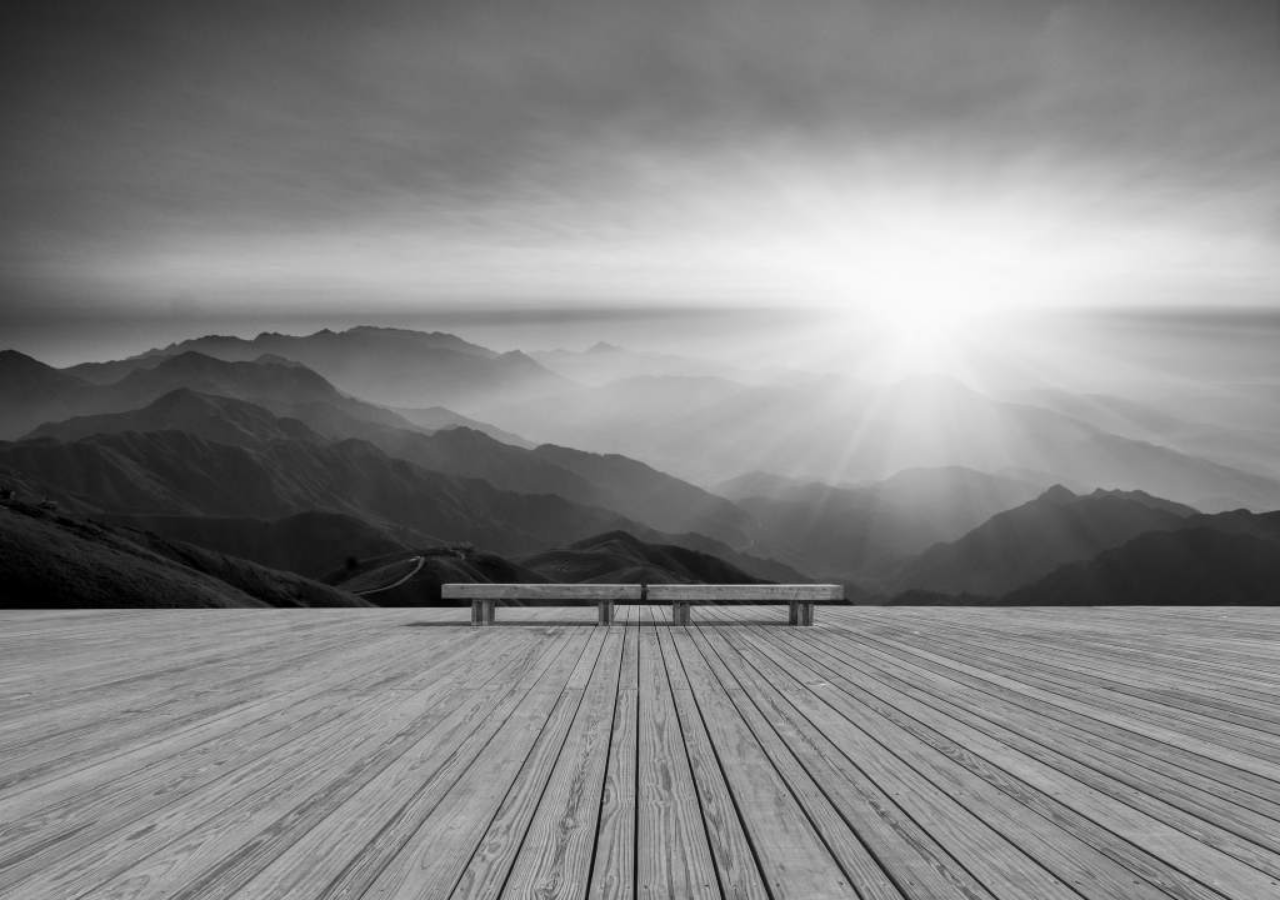
==== index.html @ c7e1ee4c "test" ====
<!doctype html>
<html lang="en">
<head>
  <meta charset="utf-8">
  <title>LIPA</title>
  <link rel="manifest" href="manifest.json">
  <link rel="stylesheet" href="css/style.css">
  <link rel="icon" href="favicon.ico" type="image/x-icon" />
  <link rel="apple-touch-icon" href="images/icons/icon-152x152.png">
  <meta name="viewport" content="width=device-width, initial-scale=1.0">
  <meta name="theme-color" content="white"/>
  <meta name="apple-mobile-web-app-capable" content="yes">
  <meta name="apple-mobile-web-app-status-bar-style" content="black">
  <meta name="apple-mobile-web-app-title" content="lipa">
  <meta name="msapplication-TileImage" content="images/icons/icon-128x128.png">
  <meta name="msapplication-TileColor" content="#FFFFFF">
  <script src="https://ajax.aspnetcdn.com/ajax/jQuery/jquery-3.4.1.min.js"></script>
  <script src="https://cdnjs.cloudflare.com/ajax/libs/jquery/3.4.1/jquery.js"></script>

</head>
<body class="fullscreen">
  <div class="container">
    <div class="news_manager">
    </div>  </div>
  <script src="js/main.js"></script>
 
</body>
</html>
---- css/style.css ----
body {
  font-family: sans-serif;
}
.news_manager {
  font-size: 14px;
  height: 100vh;
  width: 100vw;
  color: white;
  background-image: url(../images/bg.jpg);
  background-size: cover;
  background-position: center center;
}
/* Make content area fill the entire browser window */
html,
.fullscreen {
  display: flex;
  height: 100%;
  margin: 0;
  padding: 0;
  width: 100%;
}

/* Center the content in the browser window */
.container {
  margin: auto;
  text-align: center;
}

.title {
  font-size: 3rem;
}
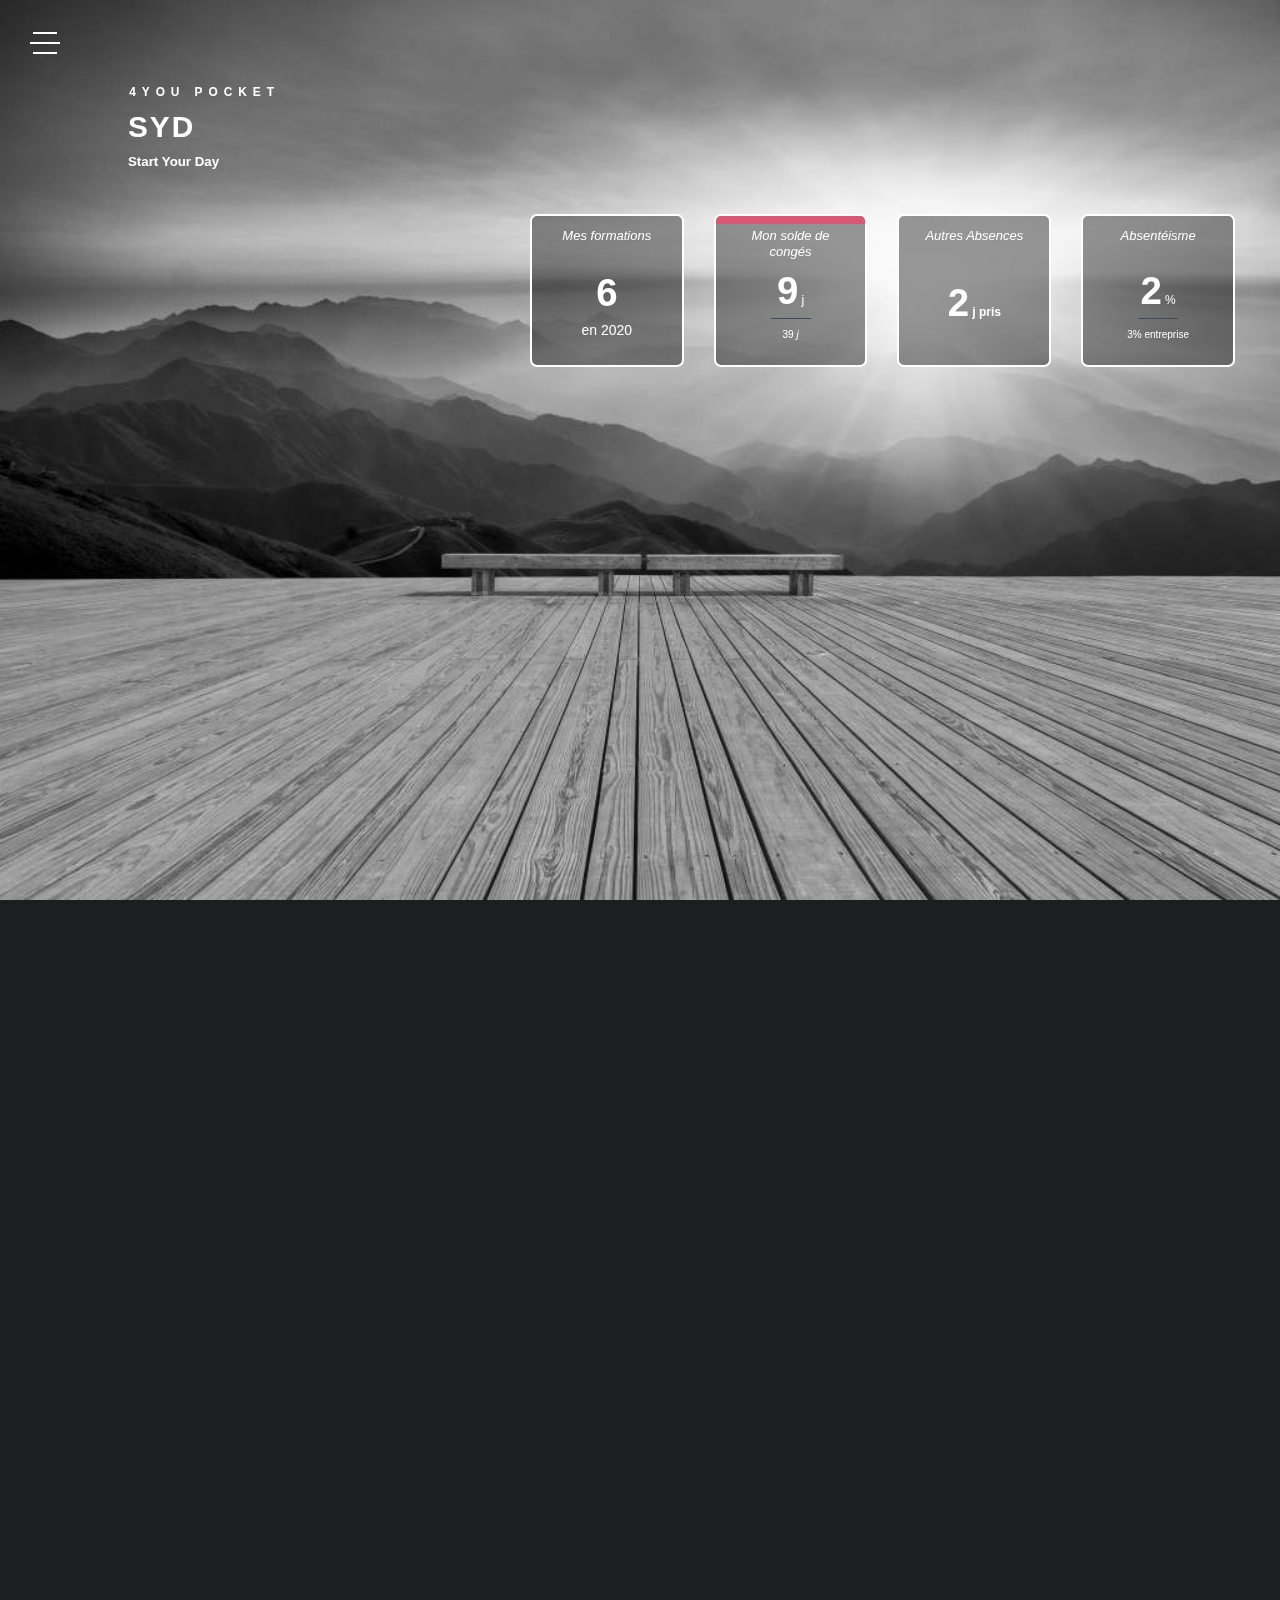
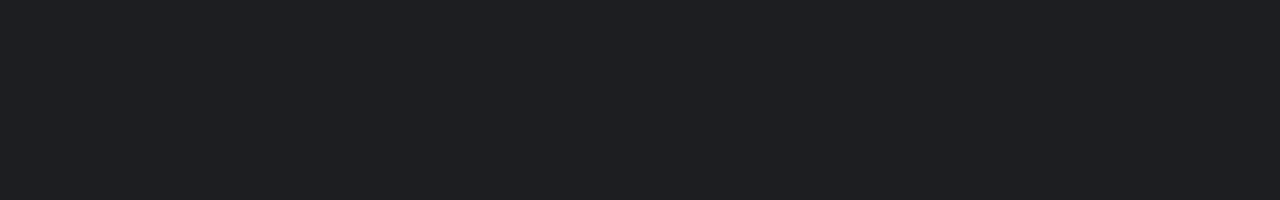
==== commit 8ceccef2: "[V2]" ====
--- a/index.html
+++ b/index.html
@@ -1,28 +1,502 @@
-<!doctype html>
-<html lang="en">
+<!DOCTYPE html>
+<html lang="en" class="no-js">
+
 <head>
-  <meta charset="utf-8">
-  <title>LIPA</title>
-  <link rel="manifest" href="manifest.json">
-  <link rel="stylesheet" href="css/style.css">
-  <link rel="icon" href="favicon.ico" type="image/x-icon" />
-  <link rel="apple-touch-icon" href="images/icons/icon-152x152.png">
-  <meta name="viewport" content="width=device-width, initial-scale=1.0">
-  <meta name="theme-color" content="white"/>
-  <meta name="apple-mobile-web-app-capable" content="yes">
-  <meta name="apple-mobile-web-app-status-bar-style" content="black">
-  <meta name="apple-mobile-web-app-title" content="lipa">
-  <meta name="msapplication-TileImage" content="images/icons/icon-128x128.png">
-  <meta name="msapplication-TileColor" content="#FFFFFF">
-  <script src="https://ajax.aspnetcdn.com/ajax/jQuery/jquery-3.4.1.min.js"></script>
-  <script src="https://cdnjs.cloudflare.com/ajax/libs/jquery/3.4.1/jquery.js"></script>
-
+    <meta charset="UTF-8" />
+    <title>4YOU POCKET</title>
+    <link rel="manifest" href="manifest.json">
+    <link rel="stylesheet" href="css/bootstrap.min.css">
+    <link href="css/fontawesome/css/all.css" rel="stylesheet">
+    <!--load all styles -->
+
+    <link rel="stylesheet" href="css/style.css">
+    <link rel="icon" href="favicon.ico" type="image/x-icon" />
+    <link rel="apple-touch-icon" href="images/icons/icon-152x152.png">
+    <meta name="viewport" content="width=device-width, initial-scale=1.0">
+    <meta name="theme-color" content="white" />
+    <meta name="apple-mobile-web-app-capable" content="yes">
+    <meta name="apple-mobile-web-app-status-bar-style" content="black">
+    <meta name="apple-mobile-web-app-title" content="lipa">
+    <meta name="msapplication-TileImage" content="images/icons/icon-128x128.png">
+    <meta name="msapplication-TileColor" content="#FFFFFF">
+
+    <link rel="stylesheet" type="text/css" href="css/demo.css" />
+    <link rel="stylesheet" type="text/css" href="css/smarta.css" />
+    <link rel="stylesheet" type="text/css" href="css/component.css" />
+
+    <script src="js/modernizr-custom.js"></script>
 </head>
-<body class="fullscreen">
-  <div class="container">
-    <div class="news_manager">
-    </div>  </div>
-  <script src="js/main.js"></script>
- 
+
+<body>
+    <script>
+        const applicationServerPublicKey =
+            'BN5EXhY9Jn0o4QiuTBB-EkwvGfGDFcUfGaUTBM77JJEwI87TwvTadVBasu2_65R8IS2GRn2wGSdVuBq9LtwS6c4';
+        const privetKey = '3bnE5gYMc3JtltisYrRYqabOGmlEDG7ovkjt6kE4PTc'
+        if ('serviceWorker' in navigator && 'PushManager' in window) {
+            console.log('Service Worker and Push are supported');
+
+            navigator.serviceWorker.register('sw.js')
+                .then(function (swReg) {
+                    console.log('Service Worker is registered', swReg);
+
+                    swRegistration = swReg;
+                })
+                .catch(function (error) {
+                    console.error('Service Worker Error', error);
+                });
+        } else {
+            console.warn('Push messaging is not supported');
+            pushButton.textContent = 'Push Not Supported';
+        }
+    </script>
+    <!-- navigation -->
+    <nav class="pages-nav">
+        <div class="pages-nav__item"><a class="link link--page" href="#page-home">Start Your Day</a></div>
+        <div class="pages-nav__item"><a class="link link--page" href="#page-docu">Documents</a></div>
+        <div class="pages-nav__item"><a class="link link--page" href="#page-contacts">Contacts</a></div>
+        <div class="pages-nav__item"><a class="link link--page" href="#page-services">Services</a></div>
+        <!-- <div class="pages-nav__item"><a class="link link--page" href="#page-custom">Customization &amp; Settings</a> -->
+        </div>
+        <!-- <div class="pages-nav__item"><a class="link link--page" href="#page-training">Training</a></div> -->
+        <div class="pages-nav__item pages-nav__item--small"><a class="link link--page link--faded"
+                href="#page-buy">PAS</a></div>
+        <div class="pages-nav__item pages-nav__item--small"><a class="link link--page link--faded"
+                href="#page-blog">RGPD</a></div>
+        <div class="pages-nav__item pages-nav__item--small"><a class="link link--page link--faded"
+                href="#page-contact">QVT</a></div>
+        <div class="pages-nav__item pages-nav__item--social">
+            <a class="link link--social link--faded" href="#"><i class="fa fa-twitter"></i><span
+                    class="text-hidden">Twitter</span></a>
+            <a class="link link--social link--faded" href="#"><i class="fa fa-linkedin"></i><span
+                    class="text-hidden">LinkedIn</span></a>
+            <a class="link link--social link--faded" href="#"><i class="fa fa-facebook"></i><span
+                    class="text-hidden">Facebook</span></a>
+            <a class="link link--social link--faded" href="#"><i class="fa fa-youtube-play"></i><span
+                    class="text-hidden">YouTube</span></a>
+        </div>
+    </nav>
+    <!-- /navigation-->
+    <!-- pages stack -->
+    <div class="pages-stack">
+        <!-- page -->
+        <div class="page" id="page-home">
+            <!-- <img class="poster" src="images/bg.jpg" alt="img01" /> -->
+
+            <!-- 4YOU POCKETheader -->
+            <header class="bp-header cf">
+                <span class="bp-header__present">4YOU POCKET</span>
+                <h1 class="bp-header__title">SYD</h1>
+                <p class="bp-header__desc">Start Your Day</p>
+                <!-- <nav class="bp-nav">
+                    <a class="bp-nav__item bp-icon bp-icon--prev" href="#" data-info="previous Blueprint"><span>Previous
+                            Blueprint</span></a>
+                    <a class="bp-nav__item bp-icon bp-icon--drop" href="#"
+                        data-info="back to the Codrops article"><span>back to the Codrops article</span></a>
+                    <a class="bp-nav__item bp-icon bp-icon--archive" href="#" data-info="Blueprints archive"><span>Go
+                            to the archive</span></a>
+                </nav> -->
+            </header>
+            <div class="homebodypage  col-md-12 col-lg-12 col-xs-12 col-sm-12 ">
+
+                <div class="pagebody  col-md-12 col-lg-12 col-xs-12 col-sm-12 ">
+                    <div class="col-md-push-4 col-lg-push-4 col-md-8 col-lg-8 col-sm-12 col-xs-12 ">
+                        <div class="  col-md-3 col-lg-3 col-sm-6 col-xs-6 ">
+                            <div class="indicators col-md-12 col-lg-12 col-xs-12 col-sm-12 indicator-wrapper-dashboard">
+                                <div class="indicator neutral-level personal">
+
+                                    <span class="title-wrapper">
+                                        <span class="title">Mes formations</span>
+                                    </span>
+
+                                    <div class="wrapper-indicator-content">
+                                        <div class="indicator-content">
+                                            <span class="ind-value1">6 <em></em></span>
+                                            <span class="description">en 2020</span>
+                                        </div>
+                                    </div>
+
+                                </div>
+
+
+                            </div>
+                        </div>
+                        <div class="  col-md-3 col-lg-3 col-sm-6 col-xs-6 ">
+                            <div class="indicators col-md-12 col-lg-12 col-xs-12 col-sm-12 indicator-wrapper-dashboard">
+                                <div class="indicator warning-level personal">
+
+                                    <span class="title-wrapper">
+                                        <span class="title">Mon solde de congés</span>
+                                    </span>
+
+                                    <div class="wrapper-indicator-content">
+                                        <div class="indicator-content">
+                                            <span class="ind-value1">9<em> j</em></span>
+
+                                            <span class="ind-value2">39<em> j</em></span>
+                                        </div>
+                                    </div>
+                                </div>
+
+
+                            </div>
+                        </div>
+
+                        <div class="  col-md-3 col-lg-3 col-sm-6 col-xs-6 col-md-12 col-lg-12 col-xs-12 col-sm-12">
+                            <div class="indicators col-md-12 col-lg-12 col-xs-12 col-sm-12 indicator-wrapper-dashboard">
+                                <div class="indicator neutral-level personal">
+
+                                    <span class="title-wrapper">
+                                        <span class="title">Autres Absences</span>
+                                    </span>
+                                    <div class="wrapper-indicator-content">
+                                        <div class="indicator-content">
+                                            <span class="ind-value1">2<em> <b>j pris</b></em></span>
+
+                                        </div>
+                                    </div>
+
+                                </div>
+
+                            </div>
+                        </div>
+                        <div class="  col-md-3 col-lg-3 col-sm-6 col-xs-6 col-md-12 col-lg-12 col-xs-12 col-sm-12">
+                            <div class="indicators col-md-12 col-lg-12 col-xs-12 col-sm-12 indicator-wrapper-dashboard">
+                                <div class="indicator neutral-level personal">
+                                    <span class="title-wrapper">
+                                        <span class="title">Absentéisme</span>
+                                    </span>
+                                    <div class="wrapper-indicator-content">
+                                        <div class="indicator-content">
+
+                                            <span class="ind-value1">2<em> %</em></span>
+                                            <span class="ind-value2">3% entreprise</span>
+                                        </div>
+                                    </div>
+                                </div>
+                            </div>
+                        </div>
+                    </div>
+                    <div
+                        class="col-md-pull-8 col-lg-pull-8 Notifications__List col-md-4 col-lg-4 col-sm-12 col-xs-12 scrollbar scrollbarstyle">
+                    </div>
+
+
+
+                </div>
+            </div>
+        </div>
+        <!-- /page -->
+        <div class="page" id="page-docu">
+            <div id="alertDiv" class="alert alert-info fader fadedOut ">
+                <p class="blinking">Analyse du document en cours<span
+                        class="ellipsis-anim"><span>.</span><span>.</span><span>.</span></span></p>
+            </div>
+            <header class="bp-header cf">
+                <h1 class="bp-header__title">Documents</h1>
+                <p class="bp-header__desc">sMARTA V0.1 </p>
+                <p class="info">
+                    sMARTA ou Smart Analyzer vous permet de reconnaître et d'extraire automatiquement des données
+                    provenant de photos ou de scans de certificats de mariages, de pièces d'identités et d'arrêts de
+                    travail.
+                </p>
+            </header>
+            <div class="pagebody  col-md-12 col-lg-12 col-xs-12 col-sm-12 ">
+
+                <div class="widget uploadfilewidget">
+
+
+                    <div class="col-xs-12 col-sm-12 col-md-12 col-lg-12  theparentclass">
+
+                        <div id="msgInformerContainer0" class="col-xs-12 col-sm-12 col-md-12 col-lg-12">
+
+                            <input type="file" id="my_file_input" class="hidden" />
+                            <div id='my_file_output' class="hidden"></div>
+                            <button id="files-upload" type="button" class="btn ">
+                                <span class="fa fa-upload"></span>&nbsp; Sélectionner un fichier
+                            </button>
+                        </div>
+
+                    </div>
+                    <div id="uploadpanel">
+                        <div id="collapseInform">
+                            <div class="panel-body">
+                                <div class="form-step" id="step-informer">
+                                    <div id="form0">
+                                        <div class="row">
+                                            <div class="parent-manager">
+                                            </div>
+                                        </div>
+                                    </div>
+                                </div>
+                            </div>
+                        </div>
+                    </div>
+                    <div class="col-xs-12 col-sm-12 col-md-12 col-lg-12  hidden errordiv">
+                        <div class="alert alert-danger col-md-12" role="alert">
+                            <B>Erreur d'analyse</B>
+                            <p>Impossible de reconnaître le type de ce document. Si l'erreur persiste avec un des documentss cité, essayer de mieux cadrer l'image ou d'augmenter la luminosité de la pièce dans le cas d'une photo prise depuis un smartphone. Dans les autres cas, nous vous invitons à contacter notre support pour une assistance immediate.</p>
+                        </div>
+                    </div>
+                    <div class="col-xs-12 col-sm-12 col-md-12 col-lg-12 thebodyofdoc hidden">
+                        <div class="col-lg-8 col-md-8 col-xs-12 col-sm-12   leftpart">
+                            <img src="" class="responsiveimg">
+
+                        </div>
+                        <div class="col-lg-4 col-md-4 col-xs-12 col-sm-12  rightpart addpadding">
+                            <h3 class="plusweight">Résultat de l'analyse</h3>
+                            <p>Il semblerait que ce document soit un <B id="filetype"></B>.</p>
+                            <p>Ce n'est pas le bon type ?<a class="redotid">Réessayer</a></p>
+                            <p class="infogroups informationhead hidden">Voici les informations que nous avons pu identifier.</p>
+                            <div class="accordion infogroups panel-group hidden" id="accordion">
+                                <div class="panel panel-default" id="panel1">
+                                    <div class="panel-heading">
+                                        <h4 class="panel-title">
+                                            <a data-toggle="collapse" data-target="#collapseOne">
+                                                &nbsp;Première personne (vous)
+                                            </a>
+                                        </h4>
+                                    </div>
+                                    <div id="collapseOne" class="panel-collapse collapse in">
+                                        <div class="panel-body">
+                                            <b class="nomone">Nom</b>
+                                            <input id="nomone" type="text" class="inputcheck form-control" />
+                                            <b class="prenomone">Prénom</b>
+                                            <input id="prenomone" type="text" class="inputcheck form-control" />
+                                        </div>
+                                    </div>
+                                </div>
+                                <div class="panel panel-default" id="panel2">
+                                    <div class="panel-heading">
+                                        <h4 class="panel-title">
+                                            <a data-toggle="collapse" data-target="#collapseTwo">
+                                                &nbsp;Deuxième personne
+                                            </a>
+                                        </h4>
+                                    </div>
+                                    <div id="collapseTwo" class="panel-collapse collapse in">
+                                        <div class="panel-body">
+                                            <b class="nomtwo">Nom</b>
+                                            <input id="nomtwo" type="text" class="inputcheck form-control" />
+                                            <b class="prenomtwo">Prénom</b>
+                                            <input id="prenomtwo" type="text" class="inputcheck form-control" />
+                                        </div>
+                                    </div>
+                                </div>
+                                <div class="panel panel-default" id="panel3">
+                                    <div class="panel-heading">
+                                        <h4 class="panel-title">
+                                            <a data-toggle="collapse" data-target="#collapseThree">
+                                                &nbsp;
+                                            </a>
+                                        </h4>
+                                    </div>
+                                    <div id="collapseThree" class="panel-collapse collapse in">
+                                        <div class="panel-body">
+                                            <b class="date">Date du certificat</b>
+                                            <input id="date" type="date" class="inputcheck form-control" />
+                                        </div>
+                                    </div>
+                                </div>
+                            </div>
+                            <div class=" infogroups panel-group hidden" id="ibanid">
+                                <div class="panel panel-default" id="panel1">
+
+                                    <div id="collapseiban" class="panel-collapse collapse in">
+                                        <div class="panel-body">
+                                            <b class="ib">N° IBAN</b>
+                                            <input id="ib" type="text" class="inputcheck form-control" />
+                                            <b class="bi">BIC</b>
+                                            <input id="bi" type="text" class="inputcheck form-control" />
+                                            <b class="ic">Intitulé du compte</b>
+                                            <input id="ic" type="text" class="inputcheck form-control" />
+                                        </div>
+                                    </div>
+                                </div>
+                            </div>
+
+                            <div class=" infogroups panel-group hidden" id="idcontrat">
+                                <b class="nomcont">Nom</b>
+                                <input id="nomcont" type="text" class="inputcheck form-control" />
+                                <b class="prenomcont">Prénom</b>
+                                <input id="prenomcont" type="text" class="inputcheck form-control" />
+                                <b class="numsec">Numéro de sécurité sociale</b>
+                                <input id="numsec" type="text" class="inputcheck form-control" />
+                                <div class="block">
+                                    <div class="radio radio-inline">
+                                        <input type="radio" name="type_arret" id="checkbox1" class="sev_check"
+                                            value="initial">
+                                        <label for="checkbox1">
+                                            <b class="checkbox1">Initial</b>
+                                        </label>
+                                    </div>
+                                    <div class="radio radio-inline secondcheckradio">
+                                        <input type="radio" name="type_arret" id="checkbox2" class="sev_check"
+                                            value="prolongation">
+                                        <label for="checkbox2"><b class="checkbox2">Prolongation</b></label>
+                                    </div>
+
+                                </div>
+                                <b class="datedeb">Date début</b>
+                                <input id="datedeb" type="date" class="inputcheck form-control" />
+                                <b class="datefin">Date fin</b>
+                                <input id="datefin" type="date" class="inputcheck form-control" />
+
+                            </div>
+                            <div class=" infogroups panel-group hidden" id="iddomicile">
+                                <b class="add1">Adresse 1</b>
+                                <input id="add1" type="text" class="inputcheck form-control" />
+                                <b class="add2">Adresse 2</b>
+                                <input id="add2" type="text" class="inputcheck form-control" />
+                                <b class="codep">Code postal</b>
+                                <input id="codep" type="text" class="inputcheck form-control" />
+                                <b class="ville">Ville</b>
+                                <input id="ville" type="text" class="inputcheck form-control" />
+                            </div>
+                            <div class=" infogroups panel-group hidden" id="idborn">
+                                <b class="datemar">Date du mariage</b>
+                                <input id="datemar" type="date" class="inputcheck form-control" />
+                                <b class="namec">Nom du conjoint</b>
+                                <input id="namec" type="text" class="inputcheck form-control" />
+                                <b class="codep">Prénom du conjoint</b>
+                                <input id="codep" type="text" class="inputcheck form-control" />
+                            </div>
+                            <div class="rightfloat">
+                                <button class="thebtn redotid">Annuler</button>
+                                <button type="button" id="mymodal" class="thebtn" data-toggle="modal"
+                                    data-target="#thisModal">Envoyer</button>
+
+                            </div>
+
+
+                        </div>
+
+                        <div id="partials"></div>
+                        <div id="displayedmessage"></div>
+
+                    </div>
+                    
+                </div>
+
+
+            </div>
+        </div>
+        <div class="page" id="page-contacts">
+            <header class="bp-header cf">
+                <h1 class="bp-header__title">Contacts</h1>
+                <p class="bp-header__desc">BLA BLA <a
+                        href="https://k-data-front-dev-hrlab.apps.innershift.sodigital.io/">K-DATA</a></p>
+                <p class="info">
+                    "..........."
+
+                </p>
+            </header>
+            <div class="pagebody  col-md-12 col-lg-12 col-xs-12 col-sm-12 ">
+            </div>
+        </div>
+        <div class="page" id="page-services">
+            <header class="bp-header cf">
+                <h1 class="bp-header__title">Services </h1>
+                <p class="bp-header__desc">BLA BLA <a
+                        href="https://lip-prototypes-hrlab.apps.innershift.sodigital.io/app/hrlab/#/startyourday">4YOU</a>
+                </p>
+                <p class="info">
+                    "..........."
+
+                </p>
+            </header>
+        </div>
+        <!-- <div class="page" id="page-custom">
+            <header class="bp-header cf">
+                <h1 class="bp-header__title">Customization &amp; Settings</h1>
+                <p class="bp-header__desc">Based on Ilya Kostin's Dribbble shot </p>
+                <p class="info">
+                    "You have to make a conscious decision to change for your own well-being, that of your family and
+                    your country." &mdash;Bill Clinton
+                </p>
+            </header>
+        </div>
+        <div class="page" id="page-training">
+            <header class="bp-header cf">
+                <h1 class="bp-header__title">Training &amp; Learning Center</h1>
+                <p class="bp-header__desc">Based on Ilya Kostin's Dribbble shot </p>
+                <p class="info">
+                    "The moment I began to understand what was going on with the treatment of animals, it led me more
+                    and more in the way of the path I am [on] now, which is a complete vegan." &mdash; Bryan Adams
+                </p>
+            </header>
+        </div> -->
+        <div class="page" id="page-buy">
+            <header class="bp-header cf">
+                <h1 class="bp-header__title">PAS</h1>
+                <p class="bp-header__desc">bla bla <a
+                        href="https://k-data-front-dev-hrlab.apps.innershift.sodigital.io/ontology?project=pas&title=PAS">
+                        PAS dans la K-DATA</a></p>
+                <p class="info">
+                    "..........."
+
+                </p>
+            </header>
+        </div>
+        <div class="page" id="page-blog">
+            <header class="bp-header cf">
+                <h1 class="bp-header__title">RGPD</h1>
+                <p class="bp-header__desc">bla bla <a
+                        href="https://k-data-front-dev-hrlab.apps.innershift.sodigital.io/ontology?project=rgpd&title=RGPD">
+                        RGPD dans la K-DATA</a></p>
+                <p class="info">
+                    "..........."
+
+                </p>
+            </header>
+        </div>
+        <div class="page" id="page-contact">
+            <header class="bp-header cf">
+                <h1 class="bp-header__title">QVT</h1>
+                <p class="bp-header__desc">bla bla <a
+                        href="https://k-data-front-dev-hrlab.apps.innershift.sodigital.io/ontology?project=qvt&title=QVT">
+                        QVT dans la K-DATA</a></p>
+                <p class="info">
+                    "..........."
+
+                </p>
+            </header>
+        </div>
+    </div>
+    <div class="modal fade" id="thisModal" tabindex="-1" role="dialog" aria-labelledby="myModalLabel"
+                        style="display:none;">
+                        <div class="modal-dialog" role="document">
+                            <div class="modal-content">
+                                <div class="modal-header">
+                                    <button type="button" class="close" data-dismiss="modal" aria-label="Close"><span
+                                            aria-hidden="true">×</span></button>
+                                    <h4 class="modal-title" id="myModalLabel">RGPD<img class="imgrgpd"
+                                            src="" /></h4>
+                                </div>
+                                <div class="modal-body bodyofmodal">
+
+
+                                </div>
+                                <div class="modal-footer">
+                                    <button type="button" class="btn btn-default"
+                                        data-dismiss="modal">Annuler</button>
+                                    <button type="button" class="btn btn-primary"
+                                        id="sendbtn">Approuver</button>
+                                </div>
+                            </div>
+                        </div>
+                    </div>
+    <!-- /pages-stack -->
+    <button class="menu-button"><span>Menu</span></button>
+    <script src="js/jquery-3.4.1.min.js"></script>
+    <script src="js/dropzone.js"></script>
+
+    <script src="js/moment.min.js"></script>
+    <script src="js/classie.js"></script>
+    <script src="js/bootstrap.min.js"></script>
+
+    <script src="js/smarta.js"></script>
+    <script src="js/main.js"></script>
+
 </body>
-</html>
+
+</html>--- a/css/style.css
+++ b/css/style.css
@@ -1,31 +1,307 @@
-body {
-  font-family: sans-serif;
-}
+
 .news_manager {
   font-size: 14px;
   height: 100vh;
   width: 100vw;
-  color: white;
-  background-image: url(../images/bg.jpg);
-  background-size: cover;
-  background-position: center center;
-}
-/* Make content area fill the entire browser window */
-html,
-.fullscreen {
-  display: flex;
-  height: 100%;
-  margin: 0;
-  padding: 0;
-  width: 100%;
-}
-
-/* Center the content in the browser window */
-.container {
-  margin: auto;
-  text-align: center;
-}
-
-.title {
-  font-size: 3rem;
-}
+
+}
+#page-home {
+    background-image: url(../images/bg.jpg);
+    background-repeat: no-repeat;
+    background-size: cover;
+    background-position: bottom;
+}
+#page-docu{
+    background-image: url(../images/bg2.jpg);
+    background-repeat: no-repeat;
+    background-size: cover;
+    background-position: top right;
+}
+header.bp-header.cf {
+    color: white;
+    font-weight: 600;
+}
+.Notification {
+    height: 5.5em;
+    margin-top: 20px;
+    transition: height 0.75s cubic-bezier(0.785, 0.135, 0.15, 0.86);
+  }
+  .Notification--Close {
+    height: 0;
+  }
+  .Notification--Close .Notification__Container {
+    transform: scale(0);
+  }
+  .Notification--Optimize {
+    will-change: height;
+  }
+  .Notification--Optimize .Notification__Container {
+    will-change: transform;
+  }
+  .Notification__Container {
+    background: rgb(0,0,0,0.4);
+    color: white;
+    border: 2px solid white;
+    cursor: pointer;
+    border-radius: 0.5em;
+    overflow: hidden;
+    transform: scale(1);
+    transition: transform 0.75s cubic-bezier(0.785, 0.135, 0.15, 0.86);
+  }
+  .Notification__Icon, .Notification__Name {
+    display: inline-block;
+  }
+  .Notification__Name {
+    vertical-align: middle;
+  }
+  .Notification__Icon {
+    vertical-align: middle;
+  }
+  .Notification__Icon img {
+    height: 1.5em;
+    width: 1.5em;
+  }
+  .Notification__Header {
+    overflow: hidden;
+    padding: 0.5em;
+    padding-bottom: 0;
+    font-size: 0.9em;
+  }
+  .Notification__Time {
+    float: right;
+  }
+  .Notification__App {
+    float: left;
+  }
+  .Notification__Body {
+    padding: 0.25em 0.5em;
+  }
+  .Notification__Title {
+    padding-bottom: 0.25em;
+    font-weight: bold;
+  }
+  .Notification__Content {
+    white-space: nowrap;
+    overflow: hidden;
+    text-overflow: ellipsis;
+    padding-bottom: 0.5em;
+  }
+  .Notifications {
+    max-height: 300px;
+    text-align: left;
+  }
+  .Notifications:before{
+    content: “ ”;
+ background: inherit; 
+ position: absolute;
+ left: 0;
+ right: 0;
+ top: 0; 
+ bottom: 0;
+ box-shadow: inset 0 0 0 3000px rgba(255,255,255,0.3);
+ filter: blur(10px);
+   }
+  .Notifications__List {
+    margin: 0;
+    padding: 0;
+    list-style: none;
+    max-height: 60vh;
+    min-height: 50vh;
+    OVERFLOW-Y: SCROLL;
+    padding: 0.5em;
+    box-sizing: border-box;
+  }
+  .Notifications__List:before {
+    content: 'Notifications';
+    display: black;
+    position: absolute;
+    left: 50%;
+    transform: translate(-50%);
+    top: 25%;
+    font-size: 1.5em;
+    letter-spacing: 0.05em;
+    opacity: 0;
+    transition: opacity 0.25s cubic-bezier(0.77, 0, 0.175, 1);
+  }
+  .Notifications__List:empty:before {
+    opacity: 1;
+  }
+  .Notifications__btns {
+    height: 10%;
+    text-align: center;
+  }
+  .Notifications__addBtn, .Notifications__removeBtn {
+    padding: 0;
+    width: 45%;
+    height: 100%;
+    font-size: 1.5em;
+    letter-spacing: 0.05em;
+    border: none;
+    background: #c3c3c3;
+    color: #2f2f2f;
+    border-radius: 0.5em;
+  }
+
+  .pagebody {
+    padding: 0em 0vw 2em 8vw;
+}
+
+
+/*
+ *  STYLE 7
+ */
+ .scrollbar
+ {
+  
+     overflow-y: scroll;
+ }
+ .scrollbarstyle::-webkit-scrollbar-track
+ {
+     -webkit-box-shadow: inset 0 0 6px rgba(0,0,0,0.3);
+     background-color: transparent;
+     border-radius: 5px;
+ }
+ 
+ .scrollbarstyle::-webkit-scrollbar
+ {
+     width: 5px;
+     background-color: transparent;
+ }
+ 
+ .scrollbarstyle::-webkit-scrollbar-thumb
+ {
+    border-radius: 5px;
+    background-image: -webkit-gradient(linear,
+                                        left bottom,
+                                        left top,
+                                        color-stop(0.44, white),
+                                        color-stop(0.72, white),
+                                        color-stop(0.86, white));
+ }
+
+ .blink {
+    animation: blink-animation 1s steps(5, start) infinite;
+    -webkit-animation: blink-animation 1s steps(5, start) infinite;
+  }
+  @keyframes blink-animation {
+    to {
+      visibility: hidden;
+    }
+  }
+  @-webkit-keyframes blink-animation {
+    to {
+      visibility: hidden;
+    }
+  }
+  .indicators{
+    background: rgb(0,0,0,0.4);
+    color: white;
+    margin-bottom: 10px;
+    height: 17vh;
+    border: 2px solid white;
+    cursor: pointer;
+    border-radius: 0.5em;
+    overflow: hidden;
+    transform: scale(1);
+    transition: transform 0.75s cubic-bezier(0.785, 0.135, 0.15, 0.86);
+  }
+  .indicator-wrapper-dashboard {
+    width: 100%;
+    position: relative;
+}
+.indicator-wrapper-dashboard .indicator.personal {
+    color: white;
+    background-color: transparent;
+}
+.indicator-wrapper-dashboard .indicator {
+    z-index: 2;
+    margin: 0;
+    padding: 0;
+    width: 100%;
+    height: 100%;
+    text-align: center;
+    border-width: 0;
+    border-style: solid;
+    -webkit-transition: all 0.2s ease-out;
+    -moz-transition: all 0.2s ease-out;
+    -ms-transition: all 0.2s ease-out;
+    -o-transition: all 0.2s ease-out;
+    transition: all 0.2s ease-out;
+}
+.indicator-wrapper-dashboard .indicator::before {
+    content: "";
+    position: absolute;
+    top: 0;
+    left: 0;
+    width: 100%;
+    height: 8px;
+    -webkit-transition: all 0.3s ease-out;
+    -moz-transition: all 0.3s ease-out;
+    -ms-transition: all 0.3s ease-out;
+    -o-transition: all 0.3s ease-out;
+    transition: all 0.3s ease-out;
+}
+.indicator-wrapper-dashboard .indicator.warning-level::before {
+    background-color: #d85873;
+}
+.indicator-wrapper-dashboard .indicator .title-wrapper {
+    position: relative;
+}
+
+.indicator-wrapper-dashboard .indicator span {
+    position: relative;
+    display: block;
+    font-family: open_sansregular, sans-serif;
+}
+.indicator-wrapper-dashboard .indicator .title-wrapper .title {
+    position: relative;
+    top: 12px;
+    width: 100%;
+    margin-bottom: 6px;
+    padding-right: 4px;
+    padding-left: 4px;
+    font-size: 13px;
+    line-height: 16px;
+    font-style: italic;
+}
+.indicator-wrapper-dashboard .indicator .wrapper-indicator-content {
+    position: absolute;
+    top: 0;
+    left: 0;
+    display: flex;
+    justify-content: center;
+    align-items: center;
+    height: 100%;
+    width: 100%;
+}
+.indicator-wrapper-dashboard .indicator .indicator-content span.ind-value1 {
+    margin: 0 auto;
+    padding: 40px 0 6px;
+    min-width: 50px;
+    font-size: 3vw;
+    line-height: 24px;
+    font-weight: 700;
+}
+.indicator-wrapper-dashboard .indicator .indicator-content span.ind-value1 em {
+    font-size: 12px;
+    font-weight: 400;
+    font-style: normal;
+}
+.indicator-wrapper-dashboard .indicator .indicator-content span.ind-value2 {
+    /* height: 38px; */
+    font-size: 10px;
+    line-height: 14px;
+}
+.indicator-wrapper-dashboard .indicator .indicator-content span.ind-value2::before {
+    content: "";
+    display: block;
+    margin: 0 auto 9px;
+    width: 40px;
+    height: 1px;
+    background-color: #3e495b;
+}
+.indicator-wrapper-dashboard .indicator.good-level:hover::before, .indicator-wrapper-dashboard .indicator.warning-level:hover::before {
+    height: 100%;
+}
+
+
--- a/css/demo.css
+++ b/css/demo.css
@@ -0,0 +1,209 @@
+/* General Blueprint Style */
+
+@font-face {
+	font-family: 'bpicons';
+	font-weight: normal;
+	font-style: normal;
+	src: url('../fonts/bpicons/bpicons.eot');
+	src: url('../fonts/bpicons/bpicons.eot?#iefix') format('embedded-opentype'), url('../fonts/bpicons/bpicons.woff') format('woff'), url('../fonts/bpicons/bpicons.ttf') format('truetype'), url('../fonts/bpicons/bpicons.svg#bpicons') format('svg');
+}
+
+
+/* Made with http://icomoon.io/ */
+
+
+/* Resets */
+
+*,
+*:after,
+*:before {
+	box-sizing: border-box;
+}
+
+
+/* Helper classes */
+
+.cf:before,
+.cf:after {
+	content: ' ';
+	display: table;
+}
+
+.cf:after {
+	clear: both;
+}
+
+
+/* Main styles */
+
+body {
+	font-family: 'Avenir Next', Avenir, 'Helvetica Neue', 'Lato', 'Segoe UI', Helvetica, Arial, sans-serif;
+	margin: 0;
+	color: #cecece;
+	background: #1d1e21;
+	-webkit-font-smoothing: antialiased;
+	-moz-osx-font-smoothing: grayscale;
+}
+
+a {
+	text-decoration: none;
+	color: #5c5edc;
+	outline: none;
+}
+
+a:hover {
+	color: #fff;
+}
+
+
+/* Blueprint header */
+
+.bp-header {
+	padding: 6em 10vw 2em;
+}
+
+.bp-header__title {
+	font-size: 2.125em;
+	font-weight: 700;
+	line-height: 1.3;
+	margin: 0;
+	letter-spacing: 2px;
+	text-transform: uppercase;
+	color: #fff;
+}
+
+.bp-header__desc {
+	font-size: 0.95em;
+	margin: 0.5em 0 1em;
+	padding: 0;
+}
+
+.bp-header__present {
+	font-size: 0.85em;
+	font-weight: 700;
+	position: relative;
+	z-index: 100;
+	display: block;
+	padding: 0 0 0.6em 0.1em;
+	letter-spacing: 0.5em;
+	text-transform: uppercase;
+	color: white;
+}
+
+.bp-tooltip:after {
+	font-size: 50%;
+	font-size: 75%;
+	position: relative;
+	top: -8px;
+	left: -12px;
+	width: 30px;
+	height: 30px;
+}
+
+.bp-tooltip:hover:before {
+	content: attr(data-content);
+	font-size: 110%;
+	font-weight: 700;
+	line-height: 1.2;
+	position: absolute;
+	left: auto;
+	margin-left: 4px;
+	padding: 0.8em 1em;
+	text-align: left;
+	text-indent: 0;
+	letter-spacing: 0;
+	text-transform: none;
+	color: #fff;
+	background: #5c5edc;
+}
+
+.bp-nav {
+	margin: 0 0 0 -0.75em;
+}
+
+.bp-nav__item {
+	position: relative;
+	display: inline-block;
+	width: 2.5em;
+	height: 2.5em;
+	margin: 0 0.1em;
+	text-align: left;
+	border-radius: 50%;
+}
+
+.bp-nav__item > span {
+	display: none;
+}
+
+.bp-nav__item:hover:before {
+	content: attr(data-info);
+	font-size: 0.85em;
+	font-weight: bold;
+	position: absolute;
+	top: 120%;
+	left: 0;
+	width: 600%;
+	text-align: left;
+	pointer-events: none;
+	color: #595a5f;
+}
+
+.bp-nav__item:hover {
+	background: #5c5edc;
+}
+
+.bp-icon:after {
+	font-family: 'bpicons';
+	font-weight: normal;
+	font-style: normal;
+	font-variant: normal;
+	text-align: center;
+	text-transform: none;
+	color: #5c5edc;
+	-webkit-font-smoothing: antialiased;
+
+	speak: none;
+}
+
+.bp-nav .bp-icon:after {
+	line-height: 2.4;
+	position: absolute;
+	top: 0;
+	left: 0;
+	width: 100%;
+	height: 100%;
+	text-indent: 0;
+}
+
+.bp-nav a:hover:after {
+	color: #fff;
+}
+
+.bp-icon--next:after {
+	content: '\e000';
+}
+
+.bp-icon--drop:after {
+	content: '\e001';
+}
+
+.bp-icon--archive:after {
+	content: '\e002';
+}
+
+.bp-icon--about:after {
+	content: '\e003';
+}
+
+.bp-icon--prev:after {
+	content: '\e004';
+}
+
+@media screen and (max-width: 40em) {
+	.bp-header {
+		padding: 50px 20px 1em;
+	}
+	.bp-header__title {
+		font-size: 1.8em;
+	}
+}
--- a/css/smarta.css
+++ b/css/smarta.css
@@ -0,0 +1,1840 @@
+
+#createSection {
+    padding: 30px;
+}
+.uploadfilewidget {
+    height: 150vh;
+}
+.footerrgpd {
+    margin-top: 18px;
+}
+.imgrgpd {
+    padding-left: 6px;
+    padding-bottom: 3px;
+}
+.uploadfilewidget .btn {
+    background-color: transparent;
+    color: black;
+    border-radius: 30px;
+    padding-top: 8px;
+    margin-right: 20px;
+    border: 2px solid black;
+    padding-bottom: 8px;
+    padding-left: 30px;
+    padding-right: 30px;
+}
+ .close {
+    text-shadow: none;
+}
+
+.uploadfilewidget .modal-content {
+    border: none;
+    padding: 0 !important;
+    border-radius: 0;
+}
+
+.uploadfilewidget .modal-dialog {
+    border-radius: 0;
+    border: none;
+}
+
+.uploadfilewidget .btn:hover {
+    background-color: black;
+    color: white;
+    border: 2px solid black;
+}
+
+.uploadfilewidget .modal-header, .modal-footer {
+    border: none;
+}
+
+.uploadfilewidget .modal-header {
+    padding-top: 30px;
+    padding-bottom: 25px;
+    padding-left: 30px;
+    padding-right: 30px;
+    font-family: OpenSans;
+    color: #252d3a;
+    font-size: 18px;
+    font-weight: 400;
+    line-height: 20px;
+}
+
+.uploadfilewidget .modal-header {
+    padding-bottom: 30px;
+    padding-top: 25px;
+    padding-left: 30px;
+    padding-right: 30px;
+    font-family: OpenSans;
+    color: #252d3a;
+    font-size: 18px;
+    font-weight: 400;
+    line-height: 20px;
+}
+div#thisModal {
+    height: 100vh;
+}
+.modal-dialog{
+    top:-90px;
+}
+.uploadfilewidget .modal-body {
+    font-family: OpenSans;
+    font-size: 14px;
+    color: #252d3a;
+    padding-top: 0;
+    padding-bottom: 0;
+    padding-left: 30px;
+    font-weight: 400;
+    line-height: 20px;
+}
+.uploadfilewidget .modal-body .listofrgpd {
+        padding-left: 15px;
+    }
+.uploadfilewidget #thisModal {
+    position: absolute;
+}
+
+.uploadfilewidget .modal {
+    background-color: rgba(0,0,0,0.7);
+}
+
+.uploadfilewidget .modal-dialog {
+    box-shadow: 0px 5px 40px 0px rgba(0,0,0,0.3);
+}
+
+.uploadfilewidget .modal-footer {
+    text-align: left;
+}
+/*could affect other modals need to be tested*/
+ .modal-backdrop.fade.in {
+   display: none;
+}
+
+.uploadfilewidget .modal-header, .modal-body, .modal-footer {
+    background-color: #f9f9f9;
+    color: black;
+}
+.secondcheckradio {
+    margin-top: 10px !important;
+}
+@media (max-width: 991px) {
+    #msgInformerContainer0 {
+        text-align: center;
+    }
+}
+a.redotid {
+    cursor: pointer;
+}
+/* remove outline from Awesome Bootstrap Checkbox & Radio */
+.checkbox input[type="checkbox"]:focus + label::before,
+.radio input[type="radio"]:focus + label::before {
+    outline: 0px !important;
+    -webkit-appearance: none !important;
+    -webkit-box-shadow: none !important;
+    -moz-box-shadow: none !important;
+    box-shadow: none !important;
+}
+.checkbox-inline + .checkbox-inline, .radio-inline + .radio-inline {
+    margin-top: 7px !important;
+}
+/* Adjust CSS (Demo) */
+.checkbox input[type="checkbox"],
+.radio input[type="radio"] {
+    margin-top: 1px; /* adjust margin to place hidden input exactly same as visible input (low priority) */
+    width: 18px; /* has to be same value of .checkbox label::before and .radio label::before */
+    height: 18px; /* has to be same value of .checkbox label::before and .radio label::before */
+    margin-left: -24px; /* has to be same value of .checkbox label::before & after and radio label::before & after */
+}
+
+.checkbox,
+.radio {
+    padding-left: 24px; /* has to be same value(positive) of marign-left at .checkbox label::before & after and radio label::before & after */
+}
+
+    .checkbox label,
+    .radio label {
+        padding-left: 4px; /* horizontal spacing between input & label */
+    }
+
+        .checkbox label::before,
+        .radio label::before {
+            width: 18px; /* visible width of input */
+            height: 18px; /* visible height of input */
+            margin-left: -24px;
+        }
+
+        .checkbox label::before {
+            border-radius: 0;
+        }
+
+        .checkbox label::after,
+        .radio label::after {
+            font-size: 14px; /* size of font-awesome icon */
+            margin-left: -24px;
+        }
+
+        .checkbox label::after {
+            top: 0; /* adjust checkbox tick icon to place at middle vertically */
+        }
+
+        .radio label::after {
+            top: 3px; /* adjust radio dot icon to place at middle vertically */
+            width: 12px; /* adjut width to fit dot in center */
+            height: 12px; /* adjut height to fit dot in center */
+        }
+.block {
+    margin-bottom: 12px;
+}
+.dropdisabled {
+    opacity: .4;
+    cursor: not-allowed !important;
+}
+
+.alert-info {
+    color: #252d3a;
+    background-color: #5ab9bf;
+    border-color: #bce8f1;
+}
+
+.dz-message {
+    display: none;
+}
+
+.blinking {
+    -webkit-animation-name: blinkblink;
+    -webkit-animation-duration: 2s;
+    -webkit-animation-timing-function: linear;
+    -webkit-animation-iteration-count: infinite;
+    -moz-animation-name: blinkblink;
+    -moz-animation-duration: 2s;
+    -moz-animation-timing-function: linear;
+    -moz-animation-iteration-count: infinite;
+    animation-name: blinkblink;
+    animation-duration: 2s;
+    animation-timing-function: linear;
+    animation-iteration-count: infinite;
+}
+
+@-moz-keyframes blinkblink {
+    0% {
+        opacity: 1.0;
+    }
+
+    50% {
+        opacity: 0.2;
+    }
+
+    100% {
+        opacity: 1.0;
+    }
+}
+
+@-webkit-keyframes blinkblink {
+    0% {
+        opacity: 1.0;
+    }
+
+    50% {
+        opacity: 0.2;
+    }
+
+    100% {
+        opacity: 1.0;
+    }
+}
+
+@keyframes blinkblink {
+    0% {
+        opacity: 1.0;
+    }
+
+    50% {
+        opacity: 0.2;
+    }
+
+    100% {
+        opacity: 1.0;
+    }
+}
+
+.ellipsis-anim span {
+    opacity: 0;
+    -webkit-animation: ellipsis-dot 1s infinite;
+    animation: ellipsis-dot 1s infinite;
+}
+
+    .ellipsis-anim span:nth-child(1) {
+        -webkit-animation-delay: 0.0s;
+        animation-delay: 0.0s;
+    }
+
+    .ellipsis-anim span:nth-child(2) {
+        -webkit-animation-delay: 0.1s;
+        animation-delay: 0.1s;
+    }
+
+    .ellipsis-anim span:nth-child(3) {
+        -webkit-animation-delay: 0.2s;
+        animation-delay: 0.2s;
+    }
+
+@-webkit-keyframes ellipsis-dot {
+    0% {
+        opacity: 0;
+    }
+
+    50% {
+        opacity: 1;
+    }
+
+    100% {
+        opacity: 0;
+    }
+}
+
+@keyframes ellipsis-dot {
+    0% {
+        opacity: 0;
+    }
+
+    50% {
+        opacity: 1;
+    }
+
+    100% {
+        opacity: 0;
+    }
+}
+
+.leftpart {
+    text-align: center;
+    MARGIN-BOTTOM: 20px;
+}
+
+.rightfloat {
+    float: right;
+}
+
+.thebtn {
+    background-color: transparent;
+    color: black;
+    border-radius: 30px;
+    padding-top: 8px;
+    margin-right: 20px;
+    border: 2px solid black;
+    padding-bottom: 8px;
+    padding-left: 30px;
+    padding-right: 30px;
+}
+
+.thebox {
+    display: -webkit-box;
+}
+
+.thebtn:hover {
+    background-color: black;
+    color: white;
+    border: 2px solid black;
+}
+
+.plusweight {
+    font-weight: 800;
+}
+
+.responsiveimg {
+    width: 100%;
+    max-width: 800px;
+    height: auto;
+    border: 1px solid black;
+}
+
+.panel-heading a:after {
+    font-family: 'Glyphicons Halflings';
+    content: "\e114";
+    float: left;
+    color: black;
+}
+
+.panel-heading a.collapsed:after {
+    content: "\e080";
+}
+
+.rightpart {
+    background-color: lightgray;
+    color: black;
+}
+
+.fader {
+    -moz-transition: opacity 0.7s linear;
+    -o-transition: opacity 0.7s linear;
+    -webkit-transition: opacity 0.7s linear;
+    transition: opacity 0.7s linear;
+    TEXT-ALIGN: center;
+    width: 100%;
+    position: fixed;
+    z-index: 999;
+    margin-top: -1px;
+    box-shadow: 0px 5px 30px 0px rgba(0,0,0,0.15);
+}
+
+    .fader.fadedOut {
+        opacity: 0;
+    }
+
+.dropzone, .dropzone * {
+    box-sizing: border-box;
+}
+
+.dropzone {
+    display: inline-grid;
+    position: relative;
+}
+
+    .dropzone .dz-preview {
+        position: relative;
+        display: inline-block;
+        width: 120px;
+        margin: 0.5em;
+    }
+
+        .dropzone .dz-preview .dz-progress {
+            display: block;
+            height: 15px;
+            border: 1px solid #aaa;
+        }
+
+            .dropzone .dz-preview .dz-progress .dz-upload {
+                display: block;
+                height: 100%;
+                width: 0;
+                background: green;
+            }
+
+        .dropzone .dz-preview .dz-error-message {
+            color: red;
+            display: none;
+        }
+
+        .dropzone .dz-preview.dz-error .dz-error-message, .dropzone .dz-preview.dz-error .dz-error-mark {
+            display: block;
+        }
+
+        .dropzone .dz-preview.dz-success .dz-success-mark {
+            display: block;
+        }
+
+        .dropzone .dz-preview .dz-error-mark, .dropzone .dz-preview .dz-success-mark {
+            position: absolute;
+            display: none;
+            left: 30px;
+            top: 30px;
+            width: 54px;
+            height: 58px;
+            left: 50%;
+            margin-left: -27px;
+        }
+
+.dropzone {
+    text-align: center;
+    font-size: 18px;
+}
+
+.glyphicon-download {
+    font-size: 1.5em;
+}
+
+.drop-area {
+    border: 2px solid black;
+}
+
+.clickabledrops {
+    border-radius: 10px;
+    cursor: pointer;
+    border: 2px dashed #000;
+    padding: 30px 0;
+    min-height: 250px;
+    min-width: 300px;
+}
+
+.addpadding {
+    padding-bottom: 10px;
+    margin-bottom: 20px;
+}
+
+.dz-error-message {
+    display: none;
+}
+
+.attachementHelp {
+    display: inline-block;
+    cursor: pointer;
+    padding-left: 5px;
+    font-size: 18px
+}
+
+.attachementInformation {
+    font-size: 14px;
+    padding-bottom: 5px
+}
+
+.form.form-control li {
+    display: inline-block;
+}
+
+
+.form.form-control.fixed {
+    padding-left: 20px;
+    border-bottom: 1px solid #ccc;
+}
+
+.form.form-control {
+    list-style: none;
+    border: 0;
+    padding-left: 0;
+    height: auto;
+}
+
+.attachementLabel {
+    /* padding: 8px; */
+    margin-bottom: -15px;
+    margin-left: 20px;
+    margin-top: 0;
+    background-color: #f9f9f9;
+    /* margin-bottom: 10px; */
+    border: 1px solid transparent;
+    border-radius: 4px;
+    overflow: hidden;
+    /* height: 38px; */
+    display: inline-block;
+}
+
+    .attachementLabel i {
+        position: relative;
+        top: 2px
+    }
+
+    .attachementLabel .attachementName {
+        cursor: pointer;
+        overflow: hidden;
+        white-space: nowrap;
+        text-overflow: ellipsis;
+        padding-right: 15px;
+        float: left;
+        font-size: 14px
+    }
+
+    .attachementLabel .attachementSize {
+        color: #808080;
+        font-style: italic
+    }
+
+    .attachementLabel .close {
+        float: right;
+        cursor: pointer
+    }
+
+.uploadfilewidget .heading {
+    position: relative;
+    display: block;
+    min-height: 2em;
+    margin-bottom: 25px;
+}
+
+.uploadfilewidget h1 {
+    font-family: "OpenSans";
+    font-size: 20px;
+    font-weight: 700;
+    /* text-transform: uppercase; */
+    color: #252d3a;
+    margin-bottom: 20px;
+    margin-top: 0;
+    line-height: 1.1;
+}
+
+.shrs-button-v2 {
+    height: 30px;
+    margin: 0;
+    padding: 0 18px;
+    -webkit-border-radius: 15px;
+    border-radius: 15px;
+    border-width: 1px;
+    border-style: solid;
+    cursor: pointer;
+}
+
+    .shrs-button-v2:focus {
+        outline: none;
+    }
+
+    .shrs-button-v2.shrs-button_action {
+        background-color: #252d3a;
+        border-color: #252d3a;
+    }
+
+        .shrs-button-v2.shrs-button_action:hover {
+            background-color: #3e495b;
+            border-color: #3e495b;
+        }
+
+        .shrs-button-v2.shrs-button_action:active {
+            background-color: #61738f;
+            border-color: #61738f;
+        }
+
+    .shrs-button-v2 .shrs-button__text {
+        font-size: 14px;
+        font-family: OpenSans,Sans-Serif;
+        font-weight: 400;
+    }
+
+    .shrs-button-v2.shrs-button_action .shrs-button__text {
+        color: #fff;
+    }
+
+    .shrs-button-v2.shrs-button_action:hover .shrs-button__text {
+        color: #fff;
+    }
+
+    .shrs-button-v2.shrs-button_action:active .shrs-button__text {
+        color: #fff;
+    }
+
+    .shrs-button-v2.shrs-button_action .shrs-button__icon {
+        fill: #fff;
+    }
+
+    .shrs-button-v2.shrs-button_action:hover .shrs-button__icon {
+        fill: #fff;
+    }
+
+    .shrs-button-v2.shrs-button_action:active .shrs-button__icon {
+        fill: #fff;
+    }
+
+.shrs-transition {
+    -webkit-transition: all 0.3s ease-out;
+    -moz-transition: all 0.3s ease-out;
+    -ms-transition: all 0.3s ease-out;
+    -o-transition: all 0.3s ease-out;
+    transition: all 0.3s ease-out
+}
+
+.shrs-button__icon {
+    vertical-align: middle;
+}
+
+.shrs-icon.shrs-icon_size_medium {
+    width: 16px;
+    height: 16px;
+}
+
+#file-list li img {
+    width: 300px !important;
+}
+/*.uploadfilewidget{*/
+/*padding: 20px;*/
+/*font-size: 14px;*/
+/*}*/
+.demarche label.alpaca-control-label {
+    font-weight: normal;
+    font-size: 14px;
+    color: black !important;
+}
+
+.uploadfilewidget .panel {
+    border: none;
+    box-shadow: none;
+    margin: 0;
+    background-color: lightgray;
+}
+
+    .uploadfilewidget .panel.disabled .panel-heading {
+        background: url('/resources/images/black-twill.png') repeat !important;
+    }
+
+        .uploadfilewidget .panel.disabled .panel-heading .panel-title {
+            font-weight: lighter;
+            font-style: italic;
+        }
+
+
+.uploadfilewidget .panel-group .panel + .panel {
+    margin: 0;
+}
+
+.uploadfilewidget .panel:last-child {
+    border-bottom: 1px solid #c0c0c0;
+}
+
+.uploadfilewidget .panel-heading {
+    border-bottom: 1px solid white;
+    background-color: lightgray;
+}
+
+.uploadfilewidget input,
+.uploadfilewidget select {
+    box-shadow: none;
+}
+
+.uploadfilewidget .form-step-validate > div {
+    position: relative;
+    overflow: hidden;
+}
+
+    .uploadfilewidget .form-step-validate > div ul.form-summary {
+        display: inline;
+        justify-content: space-between;
+        list-style: none;
+        margin: 0;
+        padding: 0;
+        font-style: italic;
+        font-size: 14px;
+    }
+
+        .uploadfilewidget .form-step-validate > div ul.form-summary li {
+            padding: 0 10px;
+            border-left: solid 1px black;
+            line-height: 12px;
+        }
+
+            .uploadfilewidget .form-step-validate > div ul.form-summary li:first-child {
+                border-left: none;
+                padding-left: 0;
+            }
+
+.uploadfilewidget .twitter-typeahead {
+    display: inherit !important;
+}
+    /** 
+* add scroll to menu 
+**/
+    .uploadfilewidget .twitter-typeahead .tt-dropdown-menu {
+        max-height: 100px;
+        overflow-y: auto;
+    }
+
+@-webkit-keyframes InteractivDesign {
+    0% {
+        box-shadow: inset 0px 0px 0px 3px darkorange;
+    }
+
+    50% {
+        box-shadow: inset 0px 0px 0px 0px darkorange;
+    }
+
+    100% {
+        box-shadow: inset 0px 0px 0px 3px darkorange;
+    }
+}
+
+.uploadfilewidget .has-error .control-label,
+.uploadfilewidget .has-succ .control-label {
+    color: black;
+}
+
+.uploadfilewidget .has-error .form-control,
+.uploadfilewidget .has-error .form-control:focus,
+.uploadfilewidget .has-error .select2-container--default .select2-selection--single {
+    border-color: #F1593A;
+}
+
+.uploadfilewidget .has-success .form-control,
+.uploadfilewidget .has-success .form-control:focus {
+    border-color: #5CA03E;
+}
+
+.uploadfilewidget .has-error .form-control-feedback,
+.uploadfilewidget .has-error .help-block {
+    color: #F1593A;
+}
+
+.uploadfilewidget .has-success .form-control-feedback,
+.uploadfilewidget .has-success .help-block {
+    color: #5CA03E;
+}
+
+.uploadfilewidget .has-feedback .form-control {
+    padding-right: 0;
+}
+
+.uploadfilewidget .help-block {
+    margin-bottom: 0;
+    font-size: 14px;
+}
+
+.uploadfilewidget .form-control-feedback {
+    position: absolute;
+    top: 0;
+    right: 0;
+    z-index: 2;
+    display: block;
+    width: 34px;
+    height: 34px;
+    line-height: 34px;
+    text-align: center;
+    pointer-events: none;
+}
+
+.m-r-sm {
+    margin-right: 10px;
+}
+
+.m-r-md {
+    margin-right: 18px;
+}
+
+.img-justif-addr {
+    width: 100%;
+}
+
+.uploadfilewidget .form-control,
+.select2-container--default .select2-selection--single,
+.uploadfilewidget .select2-dropdown {
+    border: 1px solid #cdcdcd;
+    border-radius: 2px;
+    background-color: #ffffff;
+    color: #06101F;
+    box-shadow: none !important;
+}
+
+.uploadfilewidget .has-success .select2-container--default .select2-selection--single {
+    border-color: #3c763d;
+}
+
+.uploadfilewidget .select2-container {
+    width: 100% !important;
+    display: block;
+    z-index: 99;
+}
+
+#prolonContainer1 {
+    margin-right: auto;
+    margin-left: auto;
+    padding-right: 15px;
+    padding-left: 15px;
+}
+
+@media (min-width: 576px) {
+    #prolonContainer1 {
+        width: 540px;
+        max-width: 100%;
+    }
+}
+
+#prolonContainer1 ul {
+    display: -webkit-box;
+    display: -webkit-flex;
+    display: -ms-flexbox;
+    display: flex;
+    -webkit-flex-wrap: wrap;
+    -ms-flex-wrap: wrap;
+    flex-wrap: wrap;
+    margin-right: -15px;
+    margin-left: -15px;
+    padding-left: 0;
+}
+
+@media (min-width: 576px) {
+    #prolonContainer1 {
+        padding-right: 15px;
+        padding-left: 15px;
+    }
+}
+
+@media (min-width: 576px) {
+    #prolonContainer1 ul {
+        margin-right: -15px;
+        margin-left: -15px;
+    }
+}
+
+#prolonContainer1 li {
+    width: 315px;
+    position: relative;
+    margin-bottom: 5px;
+    padding: 5px;
+    display: -webkit-box;
+    display: -webkit-flex;
+    display: -ms-flexbox;
+    display: flex;
+    -webkit-box-orient: vertical;
+    -webkit-box-direction: normal;
+    -webkit-flex-direction: column;
+    -ms-flex-direction: column;
+    flex-direction: column;
+    background-color: #fff;
+    border: 1.5px solid rgba(0, 0, 0, 0.125);
+    border-radius: 0.25rem;
+}
+
+/* Button container */
+.progress-button {
+    position: relative;
+    display: inline-block;
+    text-align: center;
+    width: 45%;
+    min-width: 250px;
+    margin: 10px;
+}
+
+    /* Button style */
+    .progress-button button {
+        display: block;
+        margin: 0 auto;
+        padding: 0;
+        width: 100px;
+        height: 30px;
+        border: 2px solid #1ECD97;
+        border-radius: 40px;
+        background: transparent;
+        color: #1ECD97;
+        letter-spacing: 1px;
+        font-size: 18px;
+        font-family: 'Montserrat', sans-serif;
+        -webkit-tap-highlight-color: transparent;
+        -webkit-transition: background-color 0.3s, color 0.3s, width 0.3s, border-width 0.3s, border-color 0.3s;
+        transition: background-color 0.3s, color 0.3s, width 0.3s, border-width 0.3s, border-color 0.3s;
+    }
+
+        .progress-button button:hover {
+            background-color: #1ECD97;
+            color: #fff;
+        }
+
+        .progress-button button:focus {
+            outline: none;
+        }
+
+        /* Text (transition for when returning to initial state) */
+        .progress-button button span {
+            -webkit-transition: opacity 0.3s 0.1s;
+            transition: opacity 0.3s 0.1s;
+        }
+
+    /* Common style of SVGs */
+    .progress-button svg {
+        position: absolute;
+        top: 0;
+        left: 0%;
+        -webkit-transform: translateX(-0%);
+        transform: translateX(-0%);
+        pointer-events: none;
+    }
+
+        .progress-button svg path {
+            opacity: 0;
+            fill: none;
+        }
+
+        .progress-button svg.progress-circle path {
+            stroke: #1ECD97;
+            stroke-width: 5px;
+        }
+
+        .progress-button svg.checkmark path,
+        .progress-button svg.cross path {
+            stroke: #fff;
+            stroke-linecap: round;
+            stroke-width: 2px;
+            -webkit-transition: opacity 0.1s;
+            transition: opacity 0.1s;
+        }
+
+/* Loading, success and error effects */
+.loading.progress-button button {
+    width: 40px; /* make a circle */
+    border-width: 5px;
+    border-color: #ddd;
+    background-color: transparent;
+    color: #fff;
+}
+
+.loading.progress-button span {
+    -webkit-transition: opacity 0.15s;
+    transition: opacity 0.15s;
+}
+
+.loading.progress-button span,
+.success.progress-button span,
+.error.progress-button span {
+    opacity: 0; /* keep it hidden in all states */
+}
+
+.success.progress-button button,
+.error.progress-button button {
+    -webkit-transition: background-color 0.3s, width 0.1s, border-width 0.3s;
+    transition: background-color 0.3s, width 0.1s, border-width 0.3s;
+}
+
+.success.progress-button button {
+    border-color: #1ECD97;
+    background-color: #1ECD97;
+}
+
+.error.progress-button button {
+    border-color: #FB797E;
+    background-color: #FB797E;
+}
+
+.loading.progress-button svg.progress-circle path,
+.success.progress-button svg.checkmark path,
+.error.progress-button svg.cross path {
+    opacity: 1;
+    -webkit-transition: stroke-dashoffset 0.3s;
+    transition: stroke-dashoffset 0.3s;
+}
+
+/* Optional elastic effect for the width of the button */
+.elastic.progress-button button {
+    -webkit-transition: background-color 0.3s, color 0.3s, width 0.3s cubic-bezier(0.25, 0.25, 0.4, 1.6), border-width 0.3s, border-color 0.3s;
+    transition: background-color 0.3s, color 0.3s, width 0.3s cubic-bezier(0.25, 0.25, 0.4, 1.6), border-width 0.3s, border-color 0.3s;
+}
+
+.loading.elastic.progress-button button {
+    -webkit-transition: background-color 0.3s, color 0.3s, width 0.3s cubic-bezier(0.6, -0.6, 0.75, 0.75), border-width 0.3s, border-color 0.3s;
+    transition: background-color 0.3s, color 0.3s, width 0.3s cubic-bezier(0.6, -0.6, 0.75, 0.75), border-width 0.3s, border-color 0.3s;
+}
+
+.input-file-hide {
+    width: 0.1px;
+    height: 0.1px;
+    opacity: 1;
+    overflow: hidden;
+    position: absolute;
+    z-index: -1;
+}
+
+.labelcustominputfile {
+    border-radius: 20px;
+    margin-top: 10px;
+}
+
+.inputfile + label svg {
+    width: 1em;
+    height: 1em;
+    vertical-align: middle;
+    fill: currentColor;
+    margin-top: -0.25em;
+    margin-right: 0.25em;
+}
+
+.inputfile {
+    width: 0.1px;
+    height: 0.1px;
+    opacity: 0;
+    overflow: hidden;
+    position: absolute;
+    z-index: -1;
+}
+
+.inputfile-1:focus + label,
+.inputfile-1.has-focus + label,
+.inputfile-1 + label:hover {
+    background-color: #6582ad;
+}
+
+.inputfile:focus + label,
+.inputfile.has-focus + label {
+    outline: 1px dotted #000;
+    outline: -webkit-focus-ring-color auto 5px;
+}
+/*
+ * The MIT License
+ * Copyright (c) 2012 Matias Meno <m@tias.me>
+ */
+.dropzone, .dropzone * {
+    box-sizing: border-box;
+}
+
+.dropzone {
+    position: relative;
+}
+
+    .dropzone .dz-preview {
+        position: relative;
+        display: inline-block;
+        width: 120px;
+        margin: 0.5em;
+    }
+
+        .dropzone .dz-preview .dz-progress {
+            display: block;
+            height: 15px;
+            border: 1px solid #aaa;
+        }
+
+            .dropzone .dz-preview .dz-progress .dz-upload {
+                display: block;
+                height: 100%;
+                width: 0;
+                background: green;
+            }
+
+        .dropzone .dz-preview .dz-error-message {
+            color: red;
+            display: none;
+        }
+
+        .dropzone .dz-preview .dz-error-mark, .dropzone .dz-preview .dz-success-mark {
+            position: absolute;
+            display: none;
+            left: 30px;
+            top: 30px;
+            width: 54px;
+            height: 58px;
+            left: 50%;
+            margin-left: -27px;
+        }
+
+.dropzone {
+    text-align: center;
+    font-size: 18px;
+}
+
+.textbody {
+    margin: 0;
+    padding: 0;
+}
+
+.dz-preview {
+    display: none !important;
+}
+
+.glyphicon-upload {
+    font-size: 2.5em;
+    margin-top: 50px;
+}
+
+.theou {
+    margin-top: 70px;
+}
+[data-useragent*=iPhone] .theou,
+[data-useragent*=iPad] .theou,
+[data-useragent*=phone] .theou,
+[data-useragent*=mobile] .theou,
+[data-useragent*=Mobile] .theou,
+.mobile .theou,
+[data-useragent*=tablet] .theou,
+[data-useragent*=Android] .theou,
+[data-useragent*=iPad] .dropzone,
+[data-useragent*=phone] .dropzone,
+[data-useragent*=mobile] .dropzone,
+[data-useragent*=Mobile] .dropzone,
+[data-useragent*=tablet] .dropzone,
+[data-useragent*=Android] .dropzone,
+.mobile .dropzone{
+    display: none;
+}
+.thedropclass {
+    min-width: 40VH;
+}
+
+.attachementHelp {
+    display: inline-block;
+    cursor: pointer;
+    padding-left: 5px;
+    font-size: 18px
+}
+
+.attachementInformation {
+    font-size: 14px;
+    padding-bottom: 5px
+}
+
+.form.form-control li {
+    display: inline-block;
+}
+
+
+.form.form-control.fixed {
+    padding-left: 20px;
+    border-bottom: 1px solid #ccc;
+}
+
+.form.form-control {
+    list-style: none;
+    border: 0;
+    padding-left: 0;
+    height: auto;
+}
+
+.process-form .form-control,
+.select2-container--default .select2-selection--single,
+.process-form .select2-dropdown {
+    border: 1px solid #cdcdcd;
+    border-radius: 2px;
+    background-color: #ffffff;
+    color: #06101F;
+    box-shadow: none !important;
+}
+
+.attachementLabel {
+    margin-bottom: -15px;
+    margin-left: 20px;
+    margin-top: 0;
+    background-color: #f9f9f9;
+    border: 1px solid transparent;
+    border-radius: 4px;
+    overflow: hidden;
+    display: inline-block;
+}
+
+    .attachementLabel i {
+        position: relative;
+        top: 2px
+    }
+
+    .attachementLabel .attachementName {
+        cursor: pointer;
+        overflow: hidden;
+        white-space: nowrap;
+        text-overflow: ellipsis;
+        padding-right: 15px;
+        float: left;
+        font-size: 14px
+    }
+
+    .attachementLabel .attachementSize {
+        color: #808080;
+        font-style: italic
+    }
+
+    .attachementLabel .close {
+        float: right;
+        cursor: pointer
+    }
+
+.uploadfilewidget .heading {
+    position: relative;
+    display: block;
+    min-height: 2em;
+    margin-bottom: 25px;
+}
+
+.uploadfilewidget h1 {
+    font-family: "OpenSans";
+    font-size: 20px;
+    font-weight: 700;
+    /* text-transform: uppercase; */
+    color: #252d3a;
+    margin-bottom: 20px;
+    margin-top: 0;
+    line-height: 1.1;
+}
+
+.shrs-button-v2 {
+    height: 30px;
+    margin: 0;
+    padding: 0 18px;
+    -webkit-border-radius: 15px;
+    border-radius: 15px;
+    border-width: 1px;
+    border-style: solid;
+    cursor: pointer;
+}
+
+    .shrs-button-v2:focus {
+        outline: none;
+    }
+
+    .shrs-button-v2.shrs-button_action {
+        background-color: #252d3a;
+        border-color: #252d3a;
+    }
+
+        .shrs-button-v2.shrs-button_action:hover {
+            background-color: #3e495b;
+            border-color: #3e495b;
+        }
+
+        .shrs-button-v2.shrs-button_action:active {
+            background-color: #61738f;
+            border-color: #61738f;
+        }
+
+    .shrs-button-v2 .shrs-button__text {
+        font-size: 14px;
+        font-family: OpenSans,Sans-Serif;
+        font-weight: 400;
+    }
+
+    .shrs-button-v2.shrs-button_action .shrs-button__text {
+        color: #fff;
+    }
+
+    .shrs-button-v2.shrs-button_action:hover .shrs-button__text {
+        color: #fff;
+    }
+
+    .shrs-button-v2.shrs-button_action:active .shrs-button__text {
+        color: #fff;
+    }
+
+    .shrs-button-v2.shrs-button_action .shrs-button__icon {
+        fill: #fff;
+    }
+
+    .shrs-button-v2.shrs-button_action:hover .shrs-button__icon {
+        fill: #fff;
+    }
+
+    .shrs-button-v2.shrs-button_action:active .shrs-button__icon {
+        fill: #fff;
+    }
+
+.shrs-transition {
+    -webkit-transition: all 0.3s ease-out;
+    -moz-transition: all 0.3s ease-out;
+    -ms-transition: all 0.3s ease-out;
+    -o-transition: all 0.3s ease-out;
+    transition: all 0.3s ease-out
+}
+
+.shrs-button__icon {
+    vertical-align: middle;
+}
+
+.shrs-icon.shrs-icon_size_medium {
+    width: 16px;
+    height: 16px;
+}
+
+#file-list li img {
+    width: 300px !important;
+}
+/*.uploadfilewidget{*/
+/*padding: 20px;*/
+/*font-size: 14px;*/
+/*}*/
+.demarche label.alpaca-control-label {
+    font-weight: normal;
+    font-size: 14px;
+    color: black !important;
+}
+
+.uploadfilewidget .panel {
+    border: none;
+    box-shadow: none;
+    margin: 0;
+}
+
+    .uploadfilewidget .panel.disabled .panel-heading {
+        background: url('/resources/images/black-twill.png') repeat !important;
+    }
+
+        .uploadfilewidget .panel.disabled .panel-heading .panel-title {
+            font-weight: lighter;
+            font-style: italic;
+        }
+
+
+.uploadfilewidget .panel-group .panel + .panel {
+    margin: 0;
+}
+
+.uploadfilewidget .panel:last-child {
+    border-bottom: 1px solid #c0c0c0;
+}
+
+#files-upload {
+    background-color: black;
+    color: white;
+    border-radius: 30px;
+    margin-top: 70px;
+}
+
+.uploadfilewidget .panel-heading.open {
+    background-color: #252d3a;
+    color: #fff;
+}
+
+.uploadfilewidget .panel-heading .panel-title {
+    font-weight: bold;
+    font-size: 16px;
+    margin-top: 2px;
+}
+/*
+.uploadfilewidget .panel-heading .btn-open-step {
+    float: right;
+    color: black;
+}*/
+.uploadfilewidget .panel-heading + .panel-collapse .panel-body {
+    border: none;
+}
+/*
+.uploadfilewidget .panel-heading .heading-item:first-child {
+    width: 92%;
+}*/
+.uploadfilewidget .panel-heading .heading-item {
+    vertical-align: middle;
+    height: 64px;
+}
+
+.uploadfilewidget .panel-heading .heading-btn {
+    position: absolute;
+    top: 34%;
+    right: 36px;
+}
+
+.uploadfilewidget input,
+.uploadfilewidget select {
+    box-shadow: none;
+}
+
+.uploadfilewidget .form-step-validate > div {
+    position: relative;
+    overflow: hidden;
+}
+
+    .uploadfilewidget .form-step-validate > div ul.form-summary {
+        display: inline;
+        justify-content: space-between;
+        list-style: none;
+        margin: 0;
+        padding: 0;
+        font-style: italic;
+        font-size: 14px;
+    }
+
+        .uploadfilewidget .form-step-validate > div ul.form-summary li {
+            padding: 0 10px;
+            border-left: solid 1px black;
+            line-height: 12px;
+        }
+
+            .uploadfilewidget .form-step-validate > div ul.form-summary li:first-child {
+                border-left: none;
+                padding-left: 0;
+            }
+
+.uploadfilewidget .twitter-typeahead {
+    display: inherit !important;
+}
+    /** 
+* add scroll to menu 
+**/
+    .uploadfilewidget .twitter-typeahead .tt-dropdown-menu {
+        max-height: 100px;
+        overflow-y: auto;
+    }
+
+@-webkit-keyframes InteractivDesign {
+    0% {
+        box-shadow: inset 0px 0px 0px 3px darkorange;
+    }
+
+    50% {
+        box-shadow: inset 0px 0px 0px 0px darkorange;
+    }
+
+    100% {
+        box-shadow: inset 0px 0px 0px 3px darkorange;
+    }
+}
+
+/**
+ * INPUT
+ */
+/*.uploadfilewidget .form-control {
+    border-radius: 0;
+    height: 46px;
+    font-weight: lighter;
+    font-size: 18px;
+    border: none;
+    border-bottom: 1px solid #ccc;
+    background-color: #f9f9f9;
+    padding: 0 10px;
+    -webkit-transition : all ease-in-out .15s;
+    -moz-transition : all ease-in-out .15s;
+    -o-transition : all ease-in-out .15s;
+    transition : all ease-in-out .15s;
+}
+
+.uploadfilewidget select * {
+    background-color:#000;
+    color:#FFF;
+    font-weight: lighter;
+    padding: 12px;
+}
+
+.uploadfilewidget .form-control:hover {
+    background-color: #ECECEC;
+}
+
+.uploadfilewidget .has-error .form-control, .uploadfilewidget .has-success .form-control  {
+    box-shadow: none !important;
+}
+
+.uploadfilewidget .form-control:focus, .uploadfilewidget .has-error .form-control:focus, .uploadfilewidget .has-success .form-control:focus {
+    outline: none !important;
+    box-shadow: none;
+    background-color: #ECECEC;
+}
+
+.uploadfilewidget .form-control:focus {
+    border-color: black;
+}
+
+.uploadfilewidget .bar  { position:relative; display:block; width:100%; }
+
+.uploadfilewidget .bar:after   {
+    content:'';
+    height:2px; 
+    width:0;
+    bottom:0px; 
+    background-color:black; 
+    position:absolute;
+    transition:0.2s ease all; 
+}
+
+.uploadfilewidget .form-control:focus ~ .bar:after {
+    width:100%;
+}
+
+.uploadfilewidget .has-error .bar:after {
+    background-color:#a94442; 
+}
+
+.uploadfilewidget .has-success .bar:after {
+    background-color:#3c763d; 
+}
+*/
+.uploadfilewidget .has-error .control-label,
+.uploadfilewidget .has-succ .control-label {
+    color: black;
+}
+
+.uploadfilewidget .has-error .form-control,
+.uploadfilewidget .has-error .form-control:focus,
+.uploadfilewidget .has-error .select2-container--default .select2-selection--single {
+    border-color: #F1593A;
+}
+
+.uploadfilewidget .has-success .form-control,
+.uploadfilewidget .has-success .form-control:focus {
+    border-color: #5CA03E;
+}
+
+.uploadfilewidget .has-error .form-control-feedback,
+.uploadfilewidget .has-error .help-block {
+    color: #F1593A;
+}
+
+.uploadfilewidget .has-success .form-control-feedback,
+.uploadfilewidget .has-success .help-block {
+    color: #5CA03E;
+}
+
+.uploadfilewidget .has-feedback .form-control {
+    padding-right: 0;
+}
+
+.uploadfilewidget .help-block {
+    margin-bottom: 0;
+    font-size: 14px;
+}
+
+.uploadfilewidget .form-control-feedback {
+    position: absolute;
+    top: 0;
+    right: 0;
+    z-index: 2;
+    display: block;
+    width: 34px;
+    height: 34px;
+    line-height: 34px;
+    text-align: center;
+    pointer-events: none;
+}
+
+.m-r-sm {
+    margin-right: 10px;
+}
+
+.m-r-md {
+    margin-right: 18px;
+}
+
+.img-justif-addr {
+    width: 100%;
+}
+
+.alert {
+    border-radius: 0 !important;
+}
+
+.neededinput {
+    border: 1px solid #ff0000 !important;
+}
+
+.neededinputb {
+    color: #ff0000 !important;
+}
+
+.uploadfilewidget .form-control,
+.select2-container--default .select2-selection--single,
+.uploadfilewidget .select2-dropdown {
+    border: 1px solid #cdcdcd;
+    border-radius: 3px;
+    margin-bottom: 12px;
+    background-color: #ffffff;
+    color: #06101F;
+    box-shadow: none !important;
+}
+
+.uploadfilewidget .has-success .select2-container--default .select2-selection--single {
+    border-color: #3c763d;
+}
+
+.uploadfilewidget .select2-container {
+    width: 100% !important;
+    display: block;
+    z-index: 99;
+}
+
+#prolonContainer1 {
+    margin-right: auto;
+    margin-left: auto;
+    padding-right: 15px;
+    padding-left: 15px;
+}
+
+@media (min-width: 576px) {
+    #prolonContainer1 {
+        width: 540px;
+        max-width: 100%;
+    }
+}
+
+#prolonContainer1 ul {
+    display: -webkit-box;
+    display: -webkit-flex;
+    display: -ms-flexbox;
+    display: flex;
+    -webkit-flex-wrap: wrap;
+    -ms-flex-wrap: wrap;
+    flex-wrap: wrap;
+    margin-right: -15px;
+    margin-left: -15px;
+    padding-left: 0;
+}
+
+@media (min-width: 576px) {
+    #prolonContainer1 {
+        padding-right: 15px;
+        padding-left: 15px;
+    }
+}
+
+@media (min-width: 576px) {
+    #prolonContainer1 ul {
+        margin-right: -15px;
+        margin-left: -15px;
+    }
+}
+
+#prolonContainer1 li {
+    width: 315px;
+    position: relative;
+    margin-bottom: 5px;
+    padding: 5px;
+    display: -webkit-box;
+    display: -webkit-flex;
+    display: -ms-flexbox;
+    display: flex;
+    -webkit-box-orient: vertical;
+    -webkit-box-direction: normal;
+    -webkit-flex-direction: column;
+    -ms-flex-direction: column;
+    flex-direction: column;
+    background-color: #fff;
+    border: 1.5px solid rgba(0, 0, 0, 0.125);
+    border-radius: 0.25rem;
+}
+
+/* Button container */
+.progress-button {
+    position: relative;
+    display: inline-block;
+    text-align: center;
+    width: 45%;
+    min-width: 250px;
+    margin: 10px;
+}
+
+    /* Button style */
+    .progress-button button {
+        display: block;
+        margin: 0 auto;
+        padding: 0;
+        width: 100px;
+        height: 30px;
+        border: 2px solid #1ECD97;
+        border-radius: 40px;
+        background: transparent;
+        color: #1ECD97;
+        letter-spacing: 1px;
+        font-size: 18px;
+        font-family: 'Montserrat', sans-serif;
+        -webkit-tap-highlight-color: transparent;
+        -webkit-transition: background-color 0.3s, color 0.3s, width 0.3s, border-width 0.3s, border-color 0.3s;
+        transition: background-color 0.3s, color 0.3s, width 0.3s, border-width 0.3s, border-color 0.3s;
+    }
+
+        .progress-button button:hover {
+            background-color: #1ECD97;
+            color: #fff;
+        }
+
+        .progress-button button:focus {
+            outline: none;
+        }
+
+        /* Text (transition for when returning to initial state) */
+        .progress-button button span {
+            -webkit-transition: opacity 0.3s 0.1s;
+            transition: opacity 0.3s 0.1s;
+        }
+
+    /* Common style of SVGs */
+    .progress-button svg {
+        position: absolute;
+        top: 0;
+        left: 0%;
+        -webkit-transform: translateX(-0%);
+        transform: translateX(-0%);
+        pointer-events: none;
+    }
+
+        .progress-button svg path {
+            opacity: 0;
+            fill: none;
+        }
+
+        .progress-button svg.progress-circle path {
+            stroke: #1ECD97;
+            stroke-width: 5px;
+        }
+
+        .progress-button svg.checkmark path,
+        .progress-button svg.cross path {
+            stroke: #fff;
+            stroke-linecap: round;
+            stroke-width: 2px;
+            -webkit-transition: opacity 0.1s;
+            transition: opacity 0.1s;
+        }
+
+/* Loading, success and error effects */
+.loading.progress-button button {
+    width: 40px; /* make a circle */
+    border-width: 5px;
+    border-color: #ddd;
+    background-color: transparent;
+    color: #fff;
+}
+
+.loading.progress-button span {
+    -webkit-transition: opacity 0.15s;
+    transition: opacity 0.15s;
+}
+
+.loading.progress-button span,
+.success.progress-button span,
+.error.progress-button span {
+    opacity: 0; /* keep it hidden in all states */
+}
+
+.success.progress-button button,
+.error.progress-button button {
+    -webkit-transition: background-color 0.3s, width 0.1s, border-width 0.3s;
+    transition: background-color 0.3s, width 0.1s, border-width 0.3s;
+}
+
+.success.progress-button button {
+    border-color: #1ECD97;
+    background-color: #1ECD97;
+}
+
+.error.progress-button button {
+    border-color: #FB797E;
+    background-color: #FB797E;
+}
+
+.loading.progress-button svg.progress-circle path,
+.success.progress-button svg.checkmark path,
+.error.progress-button svg.cross path {
+    opacity: 1;
+    -webkit-transition: stroke-dashoffset 0.3s;
+    transition: stroke-dashoffset 0.3s;
+}
+
+/* Optional elastic effect for the width of the button */
+.elastic.progress-button button {
+    -webkit-transition: background-color 0.3s, color 0.3s, width 0.3s cubic-bezier(0.25, 0.25, 0.4, 1.6), border-width 0.3s, border-color 0.3s;
+    transition: background-color 0.3s, color 0.3s, width 0.3s cubic-bezier(0.25, 0.25, 0.4, 1.6), border-width 0.3s, border-color 0.3s;
+}
+
+.loading.elastic.progress-button button {
+    -webkit-transition: background-color 0.3s, color 0.3s, width 0.3s cubic-bezier(0.6, -0.6, 0.75, 0.75), border-width 0.3s, border-color 0.3s;
+    transition: background-color 0.3s, color 0.3s, width 0.3s cubic-bezier(0.6, -0.6, 0.75, 0.75), border-width 0.3s, border-color 0.3s;
+}
+
+.input-file-hide {
+    width: 0.1px;
+    height: 0.1px;
+    opacity: 1;
+    overflow: hidden;
+    position: absolute;
+    z-index: -1;
+}
+
+.inputfile + label {
+    font-size: 1rem;
+    font-weight: 400;
+    text-overflow: ellipsis;
+    white-space: nowrap;
+    cursor: pointer;
+    border-radius: 40px 40px;
+    display: inline-block;
+    overflow: inherit;
+    color: white;
+    padding: 0.625rem 0.8rem;
+}
+
+.labelcustominputfile {
+    border-radius: 40px;
+    margin-top: 10px;
+    background-color: black;
+    color: white;
+}
+
+.inputfile + label svg {
+    width: 1em;
+    height: 1em;
+    vertical-align: middle;
+    fill: currentColor;
+    margin-top: -0.25em;
+    margin-right: 0.25em;
+}
+
+.inputfile {
+    width: 0.1px;
+    height: 0.1px;
+    opacity: 0;
+    overflow: hidden;
+    position: absolute;
+    z-index: -1;
+}
+
+.inputfile-1:focus + label,
+.inputfile-1.has-focus + label,
+.inputfile-1 + label:hover {
+    background-color: #6582ad;
+}
+
+.inputfile:focus + label,
+.inputfile.has-focus + label {
+    outline: 1px dotted #000;
+    outline: -webkit-focus-ring-color auto 5px;
+}
--- a/css/component.css
+++ b/css/component.css
@@ -0,0 +1,352 @@
+html.js,
+.js body {
+	overflow-y: hidden;
+	overflow-x: hidden;
+	height: 100vh;
+}
+.page::-webkit-scrollbar-track
+ {
+     -webkit-box-shadow: inset 0 0 6px rgba(0,0,0,0.3);
+     background-color: transparent;
+     border-radius: 5px;
+ }
+ 
+ .page::-webkit-scrollbar
+ {
+     width: 5px;
+     background-color: transparent;
+ }
+ 
+ .page::-webkit-scrollbar-thumb
+ {
+    border-radius: 5px;
+    background-image: -webkit-gradient(linear,
+                                        left bottom,
+                                        left top,
+                                        color-stop(0.44, rgb(122,153,217)),
+                                        color-stop(0.72, rgb(73,125,189)),
+                                        color-stop(0.86, #5c5edc));
+ }
+/* Pages nav */
+
+.pages-nav {
+	display: -webkit-flex;
+	display: flex;
+	-webkit-flex-wrap: wrap;
+	flex-wrap: wrap;
+	-webkit-justify-content: center;
+	justify-content: center;
+	-webkit-align-items: center;
+	align-items: center;
+	padding: 20px;
+	text-align: center;
+	background: #0e0f0f;
+}
+
+.js .pages-nav {
+	position: absolute;
+	top: 0;
+	left: 0;
+	width: 100%;
+	height: 50vh;
+	padding: 30px;
+	pointer-events: none;
+	opacity: 0;
+	background: transparent;
+	-webkit-transition: -webkit-transform 1.2s, opacity 1.2s;
+	transition: transform 1.2s, opacity 1.2s;
+	-webkit-transition-timing-function: cubic-bezier(0.2, 1, 0.3, 1);
+	transition-timing-function: cubic-bezier(0.2, 1, 0.3, 1);
+	-webkit-transform: translate3d(0, 150px, 0);
+	transform: translate3d(0, 150px, 0);
+}
+
+.js .pages-nav--open {
+	pointer-events: auto;
+	opacity: 1;
+	-webkit-transform: translate3d(0, 0, 0);
+	transform: translate3d(0, 0, 0);
+}
+
+.pages-nav__item {
+	width: 33%;
+	padding: 1em;
+}
+
+.js .pages-nav__item {
+	padding: 0 10%;
+}
+
+.pages-nav .pages-nav__item--social {
+	width: 100%;
+	opacity: 0;
+	-webkit-transition: -webkit-transform 1.2s, opacity 1.2s;
+	transition: transform 1.2s, opacity 1.2s;
+	-webkit-transition-timing-function: cubic-bezier(0.2, 1, 0.3, 1);
+	transition-timing-function: cubic-bezier(0.2, 1, 0.3, 1);
+	-webkit-transform: translate3d(0, 20px, 0);
+	transform: translate3d(0, 20px, 0);
+}
+
+.pages-nav--open .pages-nav__item--social {
+	opacity: 1;
+	-webkit-transition-delay: 0.35s;
+	transition-delay: 0.35s;
+	-webkit-transform: translate3d(0, 0, 0);
+	transform: translate3d(0, 0, 0);
+}
+
+.link {
+	font-size: 0.85em;
+	font-weight: bold;
+	position: relative;
+	letter-spacing: 1px;
+	text-transform: uppercase;
+}
+
+.link:hover,
+.link:focus {
+	color: #fff;
+}
+
+.link--page {
+	display: block;
+	color: #cecece;
+}
+
+.link--page:not(.link--faded)::before {
+	content: '';
+	position: absolute;
+	top: 100%;
+	left: 50%;
+	width: 30px;
+	height: 2px;
+	margin: 5px 0 0 -15px;
+	background: #fff;
+	-webkit-transition: -webkit-transform 0.3s;
+	transition: transform 0.3s;
+	-webkit-transform: scale3d(0, 1, 1);
+	transform: scale3d(0, 1, 1);
+}
+
+.link--page:hover:before {
+	-webkit-transform: scale3d(1, 1, 1);
+	transform: scale3d(1, 1, 1);
+}
+
+.link--faded {
+	color: #4f4f64;
+}
+
+.link--faded:hover,
+.link--faded:focus {
+	color: #5c5edc;
+}
+
+.link--page.link--faded {
+	font-size: 0.65em;
+}
+
+.link--social {
+	font-size: 1.5em;
+	margin: 0 0.75em;
+}
+
+.text-hidden {
+	position: absolute;
+	display: block;
+	overflow: hidden;
+	width: 0;
+	height: 0;
+	color: transparent;
+}
+
+/* Pages stack */
+
+.js .pages-stack {
+	z-index: 100;
+	pointer-events: none;
+	-webkit-perspective: 1200px;
+	perspective: 1200px;
+	-webkit-perspective-origin: 50% -50%;
+	perspective-origin: 50% -50%;
+}
+
+.js .page {
+	position: relative;
+	z-index: 5;
+	overflow-x: hidden;
+	overflow-y: scroll;
+	width: 100%;
+	height: 100vh;
+	pointer-events: auto;
+	/* background: #2a2b30; */
+	box-shadow: 0 -1px 10px rgba(0, 0, 0, 0.1);
+}
+
+.js .pages-stack--open .page {
+	cursor: pointer;
+	-webkit-transition: -webkit-transform 0.45s, opacity 0.45s;
+	transition: transform 0.45s, opacity 0.45s;
+	-webkit-transition-timing-function: cubic-bezier(0.6, 0, 0.4, 1);
+	transition-timing-function: cubic-bezier(0.6, 0, 0.4, 1);
+}
+
+.js .page--inactive {
+	position: absolute;
+	z-index: 0;
+	top: 0;
+	opacity: 0;
+}
+
+/* page content */
+
+.info {
+	font-size: 1.25em;
+	max-width: 50%;
+	margin-top: 1.5em;
+}
+
+.poster {
+	position: absolute;
+	width: 100%;
+	height: 100%;
+	/* bottom: 4vh;
+	left: 60%;
+	max-width: 100%;
+	max-height: 80%; */
+}
+
+/* Menu button */
+
+.menu-button {
+	position: absolute;
+	z-index: 1000;
+	top: 30px;
+	left: 30px;
+	width: 30px;
+	height: 24px;
+	padding: 0;
+	cursor: pointer;
+	border: none;
+	outline: none;
+	background: transparent;
+}
+
+.no-js .menu-button {
+	display: none;
+}
+
+.menu-button::before,
+.menu-button::after,
+.menu-button span {
+	background: white;
+}
+
+.menu-button::before,
+.menu-button::after {
+	content: '';
+	position: absolute;
+	top: 50%;
+	left: 0;
+	width: 100%;
+	height: 2px;
+	pointer-events: none;
+	-webkit-transition: -webkit-transform 0.25s;
+	transition: transform 0.25s;
+	-webkit-transform-origin: 50% 50%;
+	transform-origin: 50% 50%;
+}
+
+.menu-button span {
+	position: absolute;
+	left: 0;
+	overflow: hidden;
+	width: 100%;
+	height: 2px;
+	text-indent: 200%;
+	-webkit-transition: opacity 0.25s;
+	transition: opacity 0.25s;
+}
+
+.menu-button::before {
+	-webkit-transform: translate3d(0, -10px, 0) scale3d(0.8, 1, 1);
+	transform: translate3d(0, -10px, 0) scale3d(0.8, 1, 1);
+}
+
+.menu-button::after {
+	-webkit-transform: translate3d(0, 10px, 0) scale3d(0.8, 1, 1);
+	transform: translate3d(0, 10px, 0) scale3d(0.8, 1, 1);
+}
+
+.menu-button--open span {
+	opacity: 0;
+}
+
+.menu-button--open::before {
+	-webkit-transform: rotate3d(0, 0, 1, 45deg);
+	transform: rotate3d(0, 0, 1, 45deg);
+}
+
+.menu-button--open::after {
+	-webkit-transform: rotate3d(0, 0, 1, -45deg);
+	transform: rotate3d(0, 0, 1, -45deg);
+}
+
+@media screen and (max-width: 60em) {
+	.info {
+		max-width: 100%;
+	}
+	.poster {
+		position: relative;
+		top: auto;
+		left: auto;
+		display: block;
+		max-width: 100%;
+		max-height: 50vh;
+		margin: 0 0 0 50%;
+	}
+	.pages-nav__item {
+		width: 50%;
+		min-height: 20px;
+	}
+	.link--page {
+		overflow: hidden;
+		white-space: nowrap;
+		text-overflow: ellipsis;
+	}
+	.link--social {
+		margin: 0 0.1em;
+	}
+}
+
+@media screen and (max-width: 40em) {
+	.js .pages-nav {
+		display: block;
+		padding: 10px 20px 0 20px;
+		text-align: left;
+	}
+	.js .pages-nav__item {
+		width: 100%;
+		padding: 4px 0;
+	}
+	.js .pages-nav__item--small {
+		display: inline-block;
+		width: auto;
+		margin-right: 5px;
+	}
+	.pages-nav__item--social {
+		font-size: 0.9em;
+	}
+	.menu-button {
+		top: 15px;
+		right: 10px;
+		left: auto;
+	}
+	.info {
+		font-size: 0.85em;
+	}
+	.poster {
+		margin: 1em;
+	}
+}
